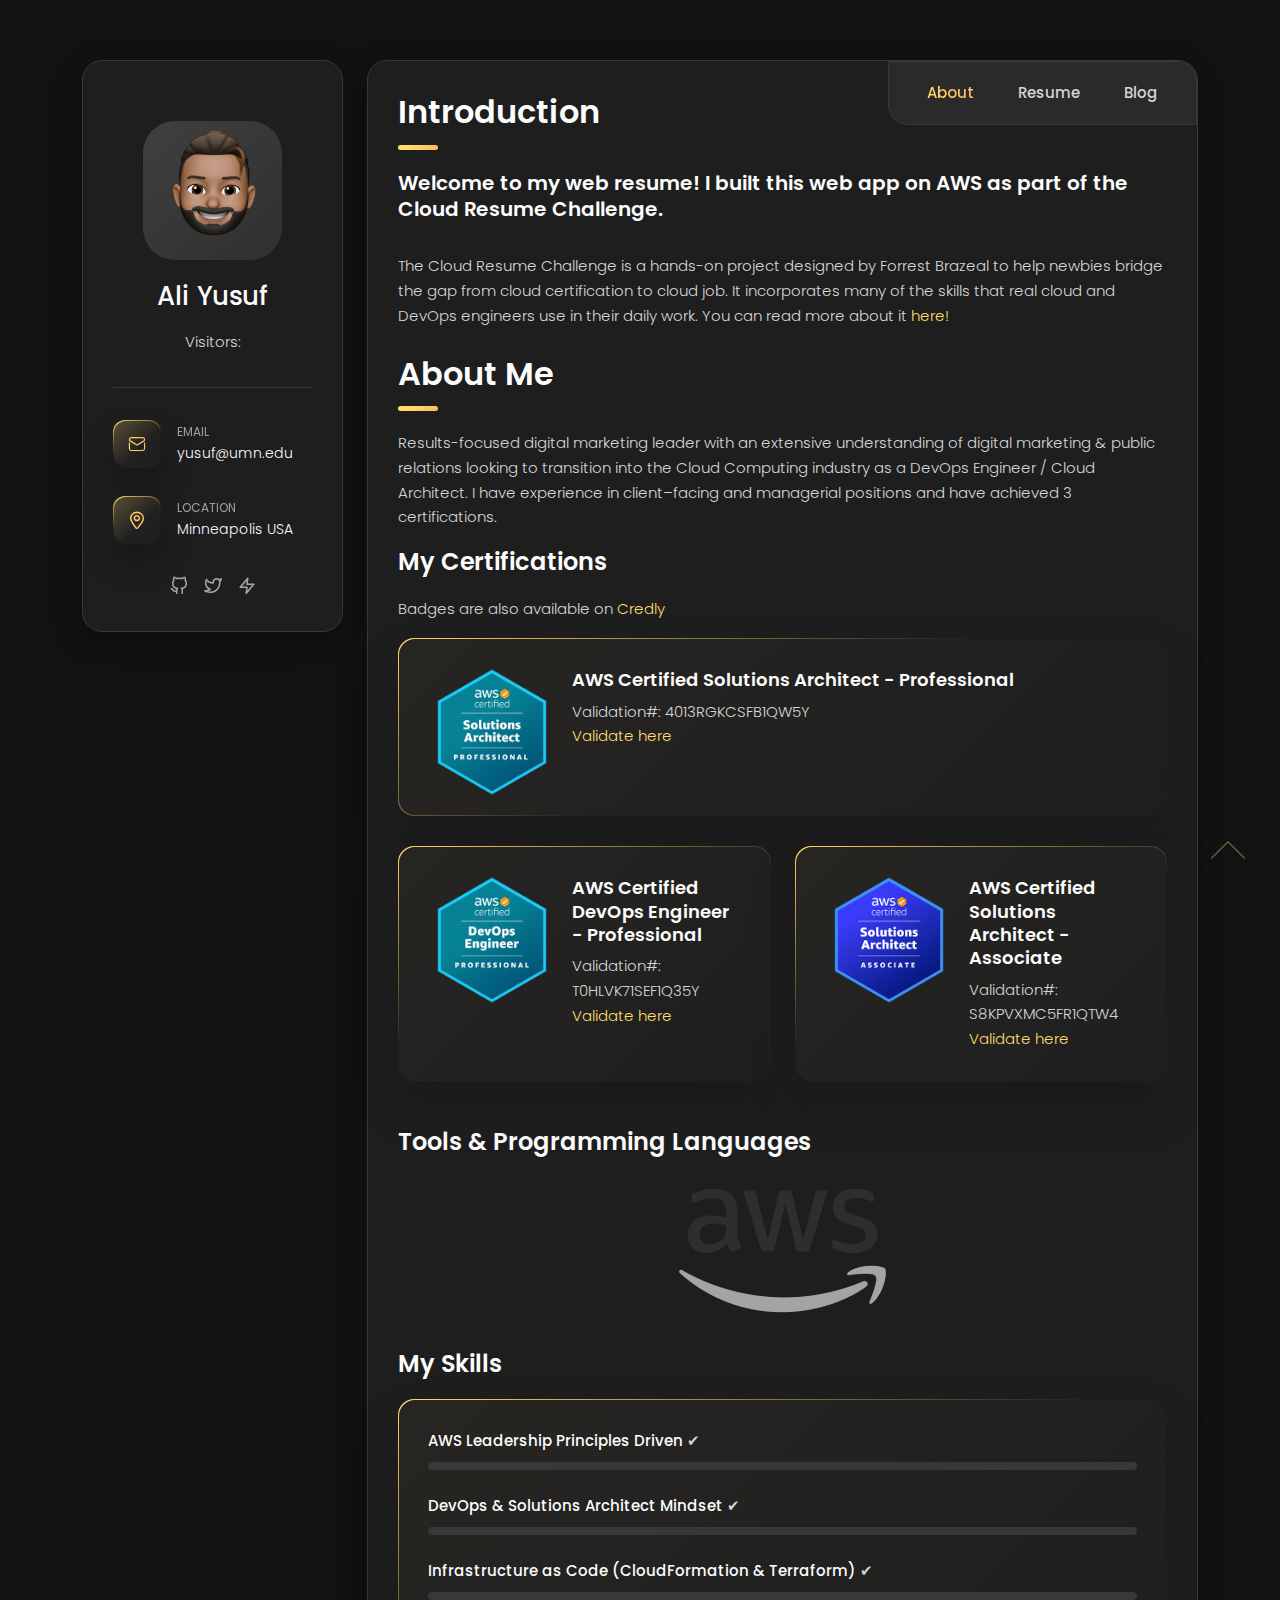
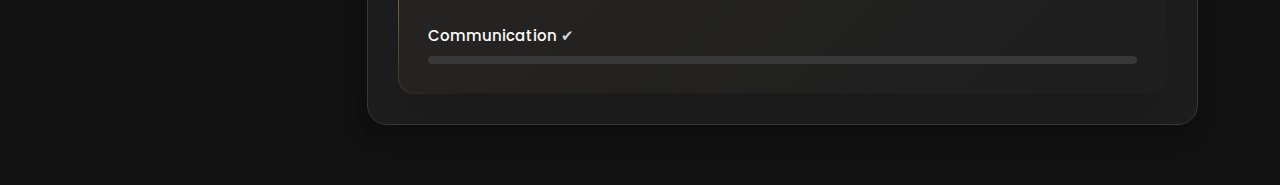
==== website/index.html @ fb293fc9 "initial commit for aws resume frontend" ====
<!DOCTYPE html>
<html lang="en">

<head>
    <meta charset="utf-8" />
    <title>Ali's Cloud Resume</title>

	<!-- Meta Data -->
	<meta http-equiv="X-UA-Compatible" content="IE=edge">
	<meta name="viewport" content="width=device-width, initial-scale=1, shrink-to-fit=no">
	<meta name="format-detection" content="telephone=no"/>
    <meta name="format-detection" content="address=no"/>
    <meta name="author" content="Ali" />
    <meta name="description" content="Ali's Cloud Resume" />

    <!-- Open Graph data -->
    <meta property="og:title" content="Ali's Cloud Resume" />
    <meta property="og:type" content="website" />
    <meta property="og:url" content="cloudali.io" />
    <meta property="og:image" content="assets/images/social.jpg" />
    <meta property="og:description" content="Web resume made in AWS." />
    <meta property="og:site_name" content="Ali's Cloud Resume" />

	<!-- Favicons -->
	<link rel="apple-touch-icon" sizes="144x144" href="assets/images/favicons/apple-touch-icon-144x144.png">
	<link rel="apple-touch-icon" sizes="114x114" href="assets/images/favicons/apple-touch-icon-114x114.png">
	<link rel="apple-touch-icon" sizes="72x72" href="assets/images/favicons/apple-touch-icon-72x72.png">
	<link rel="apple-touch-icon" sizes="57x57" href="assets/images/favicons/apple-touch-icon-57x57.png">
	<link rel="shortcut icon" href="assets/images/favicons/favicon.png" type="image/png">

    <!-- Styles -->
	<link rel="stylesheet" type="text/css" href="assets/styles/vendors/bootstrap.min.css"/>
	<link rel="stylesheet" href="https://stackpath.bootstrapcdn.com/font-awesome/4.7.0/css/font-awesome.min.css">
	<link rel="stylesheet" type="text/css" href="assets/styles/style.css"/>
	
</head>
<body>
    <main class="main">
	    <div class="container gutter-top gutter-bottom">
		    <div class="row sticky-parent">
			    <!-- Sidebar -->
                <aside class="col-12 col-md-12 col-xl-3">
				    <div class="sidebar box-outer sticky-column">
						<!-- My photo -->
						<div class="sidebar__base-info">
					    	<figure class="avatar-box">
                                <img src="assets/images/ali-avatar.png" alt="Ricardo Black">
						    </figure>

						    <div class="text-xl-center">
						        <h3 class="title title--h3 sidebar__name">Ali Yusuf</h3>
							    <div class="visitor">Visitors: <span id="visitor"></span>
			
						    </div>

							<button class="btn btn--small btn--icon-right sidebar__btn js-btn-toggle"><span>Show Contacts</span><i class="feathericon-chevron-down"></i></button>
						</div>

						<div class="sidebar__additional-info js-show">
							<div class="separation"></div>
		                    <ul class="details-info">
							    <!-- Email -->
							    <li class="details-info__item">
							        <span class="box icon-box"><i class="font-icon icon-envelope"></i></span>
								    <div class="contacts-block__info">
									    <span class="overhead">Email</span>
									    <a class="text-overflow" href="mailto:yusuf@umn.edu" title="yusuf@umn.edu">yusuf@umn.edu</a>
								    </div>
							    </li>
							    
								<!-- Location -->
						        <li class="details-info__item">
								    <span class="box icon-box"><i class="font-icon icon-location"></i></span>
								    <div class="contacts-block__info">
									    <span class="overhead">Location</span>
									    <span class="text-overflow" title="San-Francisco, USA">Minneapolis USA</span>
								    </div>
							    </li>
					        </ul>
						    <div class="separation d-xl-none"></div>

						    <!-- Social -->
						    <div class="social">
							    <a class="social__link" href="#"><i class="feathericon-github"></i></a>
							    <a class="social__link" href="#"><i class="feathericon-twitter"></i></a>
						  	    <a class="social__link" href="#"><i class="feathericon-zap"></i></a>
						    </div>
							
							</div>
						</div>	
					</div>	
		        </aside>
		        
				<!-- Content -->
		        <div class="col-12 col-md-12 col-xl-9">
				    <div class="box-outer">
					    <!-- Menu -->
						<div class="nav-container js-tabs">
						    <ul class="nav" id="myTab" role="tablist">
                                <li class="nav__item" role="presentation"><a id="about-tab" class="active" href="#about" data-bs-toggle="tab" role="tab" aria-controls="about" aria-selected="true">About</a></li>
								<li class="nav__item" role="presentation"><a id="resume-tab" href="#resume" data-bs-toggle="tab" role="tab" aria-controls="resume" aria-selected="false">Resume</a></li>
                                <li class="nav__item" role="presentation"><a id="blog-tab" href="#blog" data-bs-toggle="tab" role="tab" aria-controls="blog" aria-selected="false">Blog</a></li>
                            </ul>
						</div>

			            <div class="content tab-content" id="myTabContent"><!-- id="content" -->
							<!-- INTRODUCTION -->
						    <div id="about" class="tab-pane fade show active _tabcontent _active" role="tabpanel" aria-labelledby="about-tab"><!-- id="about-tab" -->
						        <div class="pb-0 pb-sm-2">
		                            <h1 class="title title--h1 title__separate">Introduction</h1>
									<h5>Welcome to my web resume! I built this web app on AWS as part of the Cloud Resume Challenge. 
									</h5>
									<br>
									<p>The Cloud Resume Challenge is a hands-on project designed by Forrest Brazeal to help newbies bridge the gap from cloud certification to cloud job. It incorporates many of the skills that real cloud and DevOps engineers use in their daily work. You can read more about it <a href="https://cloudresumechallenge.dev/" target="_blank">here!</a>
									</p>
					            </div>
								<h1 class="title title--h1 title__separate">About Me</h1>
								<p>Results-focused digital marketing leader with an extensive understanding of digital marketing & public relations looking to transition into the Cloud Computing industry as a DevOps Engineer / Cloud Architect. I have experience in client–facing and managerial positions and have achieved 3 certifications. 
								</p>

					            <!-- Certifications -->
					        	<h2 class="title title--h2 mt-3">My Certifications</h2>
								<p> Badges are also available on <a href="https://www.credly.com/users/aliy/badges">Credly</a></p>
							        <!-- Certification Item-->
							        <div class="col-12 col-lg">
							            <div class="case-item box box-inner">
									        <img class="case-item__icon" src="assets/icons/AWS-Certified-SAP.svg" alt="" />
									        <div>
									            <h3 class="title title--h3">AWS Certified Solutions Architect - Professional</h3>
										        <p class="case-item__caption">Validation#: 4013RGKCSFB1QW5Y
													<br><a href="https://aws.amazon.com/verification"> Validate here</a>
												</p>
									        </div>	
								        </div>
							        </div>
									<!-- Certification Item -->
									<div class="row"> 
								  <div class="col-12 col-lg-6">
									<div class="case-item box box-inner">
										<img class="case-item__icon" src="assets/icons/AWS-Certified-DOP.svg" alt="" />
										<div>
											<h3 class="title title--h3">AWS Certified DevOps Engineer - Professional</h3>
											<p class="case-item__caption">Validation#: T0HLVK71SEF1Q35Y
												<br><a href="https://aws.amazon.com/verification"> Validate here</a>
											</p>
										</div>
									</div>
								</div>
							
								<!-- Certification Item -->
								<div class="col-12 col-lg-6">
									<div class="case-item box box-inner">
										<img class="case-item__icon" src="assets/icons/AWS-Certified-SAA.svg" alt="" />
										<div>
											<h3 class="title title--h3">AWS Certified Solutions Architect - Associate	
											</h3>
											<p class="case-item__caption">Validation#: S8KPVXMC5FR1QTW4 
												<br><a href="https://aws.amazon.com/verification"> Validate here</a>
											</p>
										</div>
									</div>
								</div>
									</div>
							      
								
						
						        <!-- Tools -->
						        <h2 class="title title--h2 mt-4">Tools & Programming Languages</h2>
						        <div class="swiper-container js-carousel-clients">
                                    <div class="swiper-wrapper">
								        <!-- Tool item -->
                                        <figure class="swiper-slide">
									        <a href="#"><img class="logo-client" src="assets/images/tools/awsicon.png" alt="Logo" /></a>
								        </figure>
									
								        <!-- Tool item -->
                                        <figure class="swiper-slide">
									        <a href="#"><img class="logo-client" src="assets/images/tools/githubicon.png" alt="Logo" /></a>
								        </figure>

								        <!-- Tool item -->
                                        <figure class="swiper-slide">
								            <a href="#"><img class="logo-client" src="assets/images/tools/terraformicon.png" alt="Logo" /></a>
								        </figure>

								        <!-- Tool item -->
                                        <figure class="swiper-slide">
								   	        <a href="#"><img class="logo-client" src="assets/images/tools/giticon.png" alt="Logo" /></a>
								        </figure>
									
								        <!-- Tool item -->
                                        <figure class="swiper-slide">
									        <a href="#"><img class="logo-client" src="assets/images/tools/dockericon.png" alt="Logo" /></a>
								        </figure>
									
								        <!-- Tool item -->
                                        <figure class="swiper-slide">
									        <a href="#"><img class="logo-client" src="assets/images/tools/pythonicon.png" alt="Logo" /></a>
								        </figure>
										 <!-- Tool item -->
										 <figure class="swiper-slide">
									        <a href="#"><img class="logo-client" src="assets/images/tools/html5icon.png" alt="Logo" /></a>
								        </figure>
										
							        </div>
   
						        </div>
								<div class="swiper-pagination"></div>
								<!-- /swiper-container -->
								<!-- Skills -->
								<h2 class="title title--h2 mt-3">My Skills</h2>
								<div class="box box-inner mb-0">
									<!-- Skill item -->
									<div class="progress">
										<div class="progress-text"><span>AWS Leadership Principles Driven</span> ✔</div>
										<div class="progress-bar"><span role="progressbar" aria-valuenow="100" aria-valuemin="0" aria-valuemax="100"></span></div>
									</div>
		
									<!-- Skill item -->
									<div class="progress">
										<div class="progress-text"><span>DevOps & Solutions Architect Mindset</span> ✔ </div>
										<div class="progress-bar"><span role="progressbar" aria-valuenow="100" aria-valuemin="0" aria-valuemax="100"></span></div>
									</div>
		
									<!-- Skill item -->
									<div class="progress">
										<div class="progress-text"><span> Infrastructure as Code (CloudFormation & Terraform)</span> ✔ </div>
										<div class="progress-bar"><span role="progressbar" aria-valuenow="100" aria-valuemin="0" aria-valuemax="100"></span></div>
									</div>
		
									<!-- Skill item -->
									<div class="progress">
										<div class="progress-text"><span>Communication</span> ✔ </div>
										<div class="progress-bar"><span role="progressbar" aria-valuenow="100" aria-valuemin="0" aria-valuemax="100"></span></div>
									</div>
								</div>
						    </div>
							<!-- RESUME -->
							<div id="resume" class="tab-pane fade _tabcontent" role="tabpanel" aria-labelledby="resume-tab"><!-- id="resume-tab" -->
                                <div class="pb-3">
									<h1 class="title title--h1 title__separate">Resume</h1>
								</div>
								
								<!-- Education -->
								<h2 class="title title--h2"><span class="box icon-box"><i class="font-icon feathericon-book-open"></i></span>Education</h2>
								<div class="timeline">
									<!-- School -->
									<article class="timeline__item">
										<h5 class="title title--h4 timeline__title">University of Minnesota</h5>
										<span class="timeline__period">2015 — 2019</span>
										<p class="timeline__description">Bachelor of Science in Business & Marketing</p>
										<p><i>Minor in Leadership</i></p>
									</article>
												
								</div>
		
								<h2 class="title title--h2"><span class="box icon-box"><i class="font-icon feathericon-code"></i></span>Technical Projects</h2>
								<div class="timeline">
									<!-- Item -->
									<article class="timeline__item">
										<h5 class="title title--h4 timeline__title">Cloud Resume Challenge
										</h5>
										<p> <li>Designed a decoupled resume web app (this site) that utilizes AWS serverless framework, AWS S3, and AWS Route53 to host a static site built with HTML, CSS, & Javascript.
										</li> </p>
										<p> <li>Built a CI/CD pipeline to automate the integration and deployment of front and back-end code with GitHub Actions and AWS SAM 
										</li> </p>
										<p> <li>Implemented a system to track site visits using AWS DynamoDB, Lambda, and API Gateway 
										</li> </p>
										<p> <li>Enforced security through HTTPS connection and ensured availability by accelerating content delivery using AWS CloudFront 
										</li> </p>
									</article>
												
									<!-- Item -->
										<article class="timeline__item">
											<h5 class="title title--h4 timeline__title">AWS Three-tier ESports Web Application
											</h5>
											<p> <li>Deployed and hosted a highly-available Esports WordPress application with scalable and resilient architecture using AWS EC2, RDS, Route 53, ASG and VPC 
											</li> </p>
											<p> <li>Created a Launch template to provide automatic provisioning to accelerate build time  
											</li> </p>
											<p> <li>Ensured elasticity via Auto Scaling Group and Application Load Balancer based on user and request load 
											</li> </p>
										</article>
									
									<!-- Item -->
									<article class="timeline__item">
										<h5 class="title title--h4 timeline__title">AWS Serverless Reminder Application
										</h5>
										<p> <li>Implemented a serverless reminder application using AWS Step Functions, Lambda, API Gateway, S3, SNS, and SES 
										</li> </p>
										<p> <li>Integrated a static frontend site hosted on a S3 bucket that passes inputted data to a state machine 
										</li> </p>
										<p> <li>Configured frontend site and state machine to send either an email or SMS reminder with personalized end user message 
										</li> </p>
									</article>

								<!-- Item -->
								<article class="timeline__item">
									<h5 class="title title--h4 timeline__title">AWS & on-Premise (Simulated) Hybrid Directory
									</h5>
									<p> <li>Integrated multiple on-premise active directory domains using AWS VPC, IGW, Workspaces, and AWS FSx 
									</li> </p>
									<p> <li>Incorporated two-way forest trust and used AWS services with on-premise identities  
								</article>

								
								</div>
								<h2 class="title title--h2"><span class="box box--s2 icon-box"><i class="font-icon feathericon-activity"></i></span> Work Experience</h2>
								<div class="timeline">
									<!-- Item -->
									<article class="timeline__item">
										<h5 class="title title--h4 timeline__title">Loan Specialist @ Small Business Association</h5>
										<span class="timeline__period">Nov 2020 — May 2022</span>
										<p> <li>Executed the loan origination process, including ordering credit reports, appraisals, preliminary title reports, criminal history, and tax filings </li> </p>
										<p> <li>Investigated and interpreted personal and business data provided by businesses and nonprofits to resolve discrepancies to meet loan requirements </li> </p>
										<p> <li>Assisted small business owners and nonprofits obtain 85 million dollars  in unsecured loans and secured loans as well as 30 million dollars in disaster grants </li> </p>

										</article>
												
									<!-- Item -->
									<article class="timeline__item">
										<h5 class="title title--h4 timeline__title">Social Media & Partnerships Manager @ Intellix Media</h5>
										<span class="timeline__period">Jan 2019 — Nov 2020</span>
										<p> <li>Owning the influencer engagement roadmap, collaborated with various influencers in different niches to implement marketing strategies for clients to drive new followers to social media pages and increase conversions </li> </p>
										<p> <li>Served as Synergist connecting influencers, campaign managers, and clients to our marketing campaigns </li> </p>
										<p> <li>Managed existing strategic brand partnerships and nurtured the daily relationships with influencers </li> </p>
 
										</article>
									<!-- Item -->
									<article class="timeline__item">
										<h5 class="title title--h4 timeline__title">Marketing Strategist Intern @ Jessen Media</h5>
										<span class="timeline__period">Jan 2018 — May 2018</span>
										<p> <li>Implemented a detailed content strategy for three Jessen Media brands that involved creation + curation of content related to all  brands  </li> </p>
										<p> <li>Developed an email marketing strategy to grow the audience base of three Jessen Media brands to drive ecommerce sales using Hootsuite  </li> </p>
										<p> <li>Integrated an consumer-oriented sales strategy to incentivize customers on offers that were promoted by the Jessen Media brands </li> </p>
										<p> <li>Introduced a conversion strategy to boost sales through display and social media ads

										</article>
												
									<!-- Item -->
									<article class="timeline__item">
										<h5 class="title title--h4 timeline__title">Technical Support Specialist @ University of Minnesota Information Technology</h5>
										<span class="timeline__period">Nov 2015— Dec 2018</span>
										<p> <li>Acted as a point of support contact for managing telecommunications and coordinated the resolution of University wide system outages  </li> </p>
										<p> <li>Diagnosed and resolved a range of hardware, software, networking and connectivity issues while delivering technical training on hardware/software to end-users  </li> </p>
										<p> <li>Utilized Active Directory, System Center Configuration Manager, Microsoft Powershell, Bomgar, Service Now, and Jamf application to perform various day-to-day duties  </li> </p>
										<p> <li>Ensured proper maintenance and configuration of workstations, printers, and all computer peripherals across 4 core locations with over 100 devices  </li> </p>
										<p> <li>Created help desk knowledge base documentation with step by step instructions on how to resolve some of the most common computer, networking, and software issues for University of Minnesota systems  </li> </p>




										</article>
								</div>
								
								
							</div>
							
							<!-- Blog -->
							<div id="blog" class="tab-pane fade _tabcontent" role="tabpanel" aria-labelledby="blog-tab"><!-- id="blog-tab" -->
                                <div class="pb-0 pb-sm-2">
									<h1 class="title title--h1 title__separate">Blog</h1>
								</div>
		
								<!-- Post Grid -->
								<div class="news-grid">
									<!-- Post -->
									<article class="news-item box">
										<div class="news-item__image-wrap overlay overlay--45">
											<a class="news-item__link" href="#"></a>
											<img class="cover lazyload" src="assets/images/blog/cloudresumecover.png" alt="" />
										</div>
										<div class="news-item__caption">
											<div class="news-item__date"><span>Cloud</span>Dec 3, 2022</div>
											<h2 class="title title--h2"><a href="#">My Cloud Resume Challenge Journey</a></h2>
											<p>See how I've built a highly-available web app in AWS with CI/CD worklow to showcase my resume</p>
										</div>
									</article>
									
					
								</div><!-- /news-grid -->
							</div>
						</div><!-- /content -->
					</div><!-- /box-outer -->
		        </div><!-- /col -->
			</div><!-- /sticky-parent -->
		</div><!-- /container -->
    </main>

    <div class="back-to-top"></div>
	<!-- JavaScripts -->
	<script src="assets/js/jquery-3.4.1.min.js"></script>
	<script src="assets/js/plugins.min.js"></script>
    <script src="assets/js/common.js"></script>
</body>
</html>
---- website/assets/styles/style.css ----
/* ------------------------------------------------
 Author: ArtStyles (Art)
 
 Template Name: vCard
 version: 1.1.0
------------------------------------------------ */
/* ------------------------------------------------
 
 - Vendors
 - Font Icons
 - Variables
 - General Styles
 - Typography
 - Form
 - Button
 - Sidebar
 - Sections
 - Navbar
 - Popup
 - Cases
 - Clients
 - Contact
 - Portfolio
 - News
 - Single news
 - Single project
 - Testimonials
 - Timeline
 - Footer
 - Other
 
------------------------------------------------ */
@import url("vendors/swiper.min.css");
@import url("vendors/simplebar.min.css");
@import url("vendors/magnific-popup.css");
@import url("vendors/photoswipe.css");
@import url("vendors/default-skin.css");
@import url("../icons/style-custome-icons.css");
@import url("../icons/feather.css");
@import url("https://fonts.googleapis.com/css2?family=Poppins:wght@300;400;500;600&display=swap");
:root {
  --font-family: 'Poppins', sans-serif;
  --font-base-size: 15px;
  --font-mobile-size: 14px;
  --color-heading: #FCFCFC;
  --color-paragraph: #D6D6D6;
  --color-border: #383838;
  --color-bg: #121212;
  --color-surface-1: #1e1e1f;
  --color-surface-2: #2a2a2b;
  --color-surface-3: #202021;
  --color-accent: #FFDB6E;
  --color-error: #B84C4C;
  --color-gradient: linear-gradient(137.84deg, #FFDB6E 26.31%, #FFBC5E 93.75%);
  --color-gradient-soft: linear-gradient(135deg, rgba(255, 218, 109, 0.0375) 0%, rgba(255, 189, 94, 0) 100%), #1E1E1F;
  --color-gradient-text: linear-gradient(90deg, #FFDB6E, #FFBC5E);
  --color-gradient-border: linear-gradient(155deg, #FFDA6D 0%, rgba(255, 191, 96, 0) 50%);
  --color-gradient-border-gray: linear-gradient(135deg, #404040 0%, rgba(64, 64, 64, 0) 48.44%);
  --color-gradient-gray: linear-gradient(137.84deg, #3F3F40 2.69%, #303030 93.75%);
  --color-gradient-icon: linear-gradient(135deg, rgba(255, 218, 109, 0.25) 0%, rgba(255, 189, 94, 0) 59.86%), #202021;
  --color-btn: linear-gradient(135deg, rgba(45, 45, 46, 0.25) 0%, rgba(27, 27, 28, 0) 100%), #202021;
  --box-shadow-24: -4px 8px 24px rgba(0, 0, 0, 0.25);
  --box-shadow-30: 0px 16px 30px rgba(0, 0, 0, 0.25);
  --box-shadow-40: 0px 16px 40px rgba(0, 0, 0, 0.25);
  --box-shadow-50: 0px 25px 50px rgba(0, 0, 0, 0.15);
  --box-shadow-80: 0px 24px 80px rgba(0, 0, 0, 0.7);
  --radius-32: 32px;
  --radius-20: 20px;
  --radius-18: 18px;
  --radius-16: 16px;
  --radius-14: 14px;
  --radius-12: 12px;
  --radius-8: 8px;
}

/* -----------------------------------------------------------------
    - General Styles
----------------------------------------------------------------- */
*,
::before,
::after {
  background-repeat: no-repeat;
  -webkit-box-sizing: border-box;
          box-sizing: border-box;
}

html {
  -webkit-overflow-scrolling: touch;
  -webkit-box-sizing: border-box;
  box-sizing: border-box;
}

body, html {
  font-size: 1rem;
  -webkit-text-size-adjust: 100%;
}

body {
  background-color: var(--color-bg);
  color: var(--color-paragraph);
  font-family: var(--font-family);
  font-size: var(--font-base-size);
  font-weight: 300;
  line-height: 1.65;
  min-height: 100vh;
  overflow-x: hidden;
  -ms-overflow-style: scrollbar;
  -webkit-font-smoothing: antialiased;
}

@media only screen and (max-width: 580px) {
  body {
    font-size: var(--font-mobile-size);
    line-height: 1.6;
  }
}

html.is-scroll-disabled body {
  height: 100vh;
  overflow: hidden;
}

@media all and (-ms-high-contrast: none), (-ms-high-contrast: active) {
  html.is-scroll-disabled {
    overflow: hidden;
  }
}

.no-scroll {
  overflow: hidden;
  -ms-overflow-style: none;
}

.no-scroll-height {
  overflow-x: hidden;
}

.svg-defs {
  position: absolute;
  height: 0;
  width: 0;
}

img {
  max-width: 100%;
  -webkit-user-select: none;
  -moz-user-select: none;
  -ms-user-select: none;
  user-select: none;
}

figure {
  margin: 0;
}

iframe {
  background-color: var(--color-bg);
  border: 0;
  display: block;
  height: 100%;
  width: 100%;
}

.cover {
  -o-object-fit: cover;
     object-fit: cover;
  -o-object-position: center;
     object-position: center;
  font-family: 'object-fit: cover; object-position: center;';
  height: 100%;
  width: 100%;
}

::-moz-selection {
  background: transparent;
  color: var(--color-accent);
}

::selection {
  background: transparent;
  color: var(--color-accent);
}

.scroll-line {
  background: var(--color-gradient);
  height: 0.1875rem;
  position: fixed;
  top: 0;
  width: 0;
  z-index: 3;
}

/* -----------------------------------------------------------------
    - Typography
----------------------------------------------------------------- */
h1, h2, h3, h4, h5, h6 {
  color: var(--color-heading);
  font-family: var(--font-family);
  font-weight: 600;
  line-height: 1.3;
}

.title--h1 {
  font-size: 2rem;
  margin-bottom: 1.0625rem;
}

@media only screen and (max-width: 580px) {
  .title--h1 {
    font-size: 1.5rem;
  }
}

.title--h2 {
  font-size: 1.5rem;
  margin-bottom: 1.25rem;
}

@media only screen and (max-width: 580px) {
  .title--h2 {
    font-size: 1.125rem;
  }
}

.title--h3 {
  font-size: 1.125rem;
  margin-bottom: 0.5rem;
}

@media only screen and (max-width: 580px) {
  .title--h3 {
    font-size: 1rem;
  }
}

.title--h4 {
  font-size: 1rem;
  margin-bottom: 0.8125rem;
  font-weight: 500;
}

@media only screen and (max-width: 580px) {
  .title--h4 {
    font-size: 0.875rem;
  }
}

.title--h5 {
  font-size: 0.875rem;
}

@media only screen and (max-width: 580px) {
  .title--h5 {
    font-size: 0.75rem;
  }
}

.title--h6 {
  font-size: 0.75rem;
}

@media only screen and (max-width: 580px) {
  .title--h6 {
    font-size: 0.625rem;
  }
}

.title--center {
  text-align: center;
}

.title--tone {
  background: var(--color-gradient-text);
  -webkit-background-clip: text;
  background-clip: text;
  -webkit-text-fill-color: transparent;
}

.title-icon {
  margin-right: 0.5rem;
  margin-top: -0.25rem;
  height: 2.5rem;
  width: 2.5rem;
}

@media only screen and (max-width: 580px) {
  .title-icon {
    height: 2.08333rem;
    width: 2.08333rem;
  }
}

.title__separate {
  margin-bottom: 2.3125rem;
  position: relative;
}

.title__separate::before {
  content: '';
  background: var(--color-gradient);
  border-radius: 0.5rem;
  height: 0.3125rem;
  position: absolute;
  bottom: -1.0625rem;
  left: 0;
  width: 2.5rem;
  z-index: 1;
}

@media only screen and (max-width: 580px) {
  .title__separate {
    margin-bottom: 1.5rem;
  }
  .title__separate::before {
    height: 0.1875rem;
    bottom: -0.625rem;
    width: 1.875rem;
  }
}

.overhead {
  color: var(--color-paragraph);
  font-size: 0.75rem;
  font-weight: 400;
  display: block;
  opacity: .7;
  text-transform: uppercase;
}

@media only screen and (max-width: 580px) {
  .overhead {
    font-size: 0.6875rem;
  }
}

.text-overflow {
  display: block;
  text-overflow: ellipsis;
  overflow: hidden;
  white-space: nowrap;
}

.block-quote {
  font-size: 1.25rem;
  font-weight: 400;
  font-style: italic;
  margin: 1.8125rem 0;
  position: relative;
  line-height: 1.6;
}

@media only screen and (max-width: 991px) {
  .block-quote {
    padding-left: 3.8125rem;
  }
}

@media only screen and (max-width: 580px) {
  .block-quote {
    font-size: 1.125rem;
    margin: 1rem 0;
    padding-left: 0;
    padding-top: 2.8125rem;
  }
  .block-quote p {
    margin-bottom: 0.5rem;
  }
}

.block-quote::before {
  background-image: url(../icons/icon-quote.svg);
  background-repeat: no-repeat;
  background-position: center;
  background-size: cover;
  content: '';
  height: 1.125rem;
  margin: 0 auto;
  position: absolute;
  top: 0.5rem;
  left: -3.125rem;
  width: 1.6875rem;
}

@media only screen and (max-width: 991px) {
  .block-quote::before {
    left: 0;
  }
}

.block-quote__author {
  font-size: 0.875rem;
  font-style: normal;
  display: block;
  margin-top: 0.5625rem;
  padding-left: 3rem;
  position: relative;
}

@media only screen and (max-width: 580px) {
  .block-quote__author {
    font-size: 0.875rem;
    margin-top: 0;
    padding-left: 2rem;
  }
}

.block-quote__author::before {
  content: '';
  background-color: var(--color-heading);
  height: 0.0625rem;
  margin-bottom: auto;
  margin-top: auto;
  position: absolute;
  top: 0;
  bottom: 0;
  left: 0;
  width: 2rem;
}

@media only screen and (max-width: 580px) {
  .block-quote__author::before {
    width: 1rem;
  }
}

a {
  color: var(--color-accent);
  cursor: pointer;
  text-decoration: none;
}

a:hover {
  outline: none;
}

a.decoration--none {
  text-decoration: none;
}

a.link-gradient {
  background: var(--color-gradient-text);
  -webkit-background-clip: text;
  background-clip: text;
  -webkit-text-fill-color: transparent;
  -webkit-text-decoration-skip: objects;
}

.description {
  color: var(--color-paragraph);
  margin-bottom: 1.875rem;
}

.foreword {
  font-size: 1.125rem;
}

/* Badges */
.badge {
  background: var(--color-surface-2);
  font-size: 0.75rem;
  font-weight: 300;
  border-radius: var(--radius-8);
  padding: 0.5rem 1rem;
}

@media only screen and (max-width: 580px) {
  .badge {
    font-size: 0.6875rem;
    padding: 0.375rem 0.75rem;
  }
}

/* -----------------------------------------------------------------
    - Form
----------------------------------------------------------------- */
.input, .textarea, select,
.custom-select {
  background-color: transparent;
  border: 1px solid var(--color-border);
  border-radius: var(--radius-14);
  -webkit-box-shadow: none;
          box-shadow: none;
  color: var(--color-heading);
  font-size: inherit;
  height: auto;
  padding: 0.875rem 1.375rem 0.8125rem;
  position: relative;
  width: 100%;
  -webkit-appearance: none;
  -moz-appearance: none;
  appearance: none;
}

@media only screen and (max-width: 580px) {
  .input, .textarea, select,
  .custom-select {
    padding: 0.8125rem 1.375rem 0.75rem;
  }
}

.input:focus, .textarea:focus, select:focus,
.custom-select:focus {
  background-color: transparent;
  border-color: var(--color-accent);
  color: var(--color-heading);
  -webkit-box-shadow: none;
          box-shadow: none;
  outline: none;
}

.input {
  line-height: inherit;
}

@media all and (-ms-high-contrast: none), (-ms-high-contrast: active) {
  .input {
    line-height: 0;
  }
}

.input__icon {
  padding-left: 3.375rem;
}

@media only screen and (max-width: 580px) {
  .input__icon {
    padding-left: 2.8125rem;
  }
}

.textarea {
  border-radius: var(--radius-14);
  display: block;
  padding: 0.8125rem 1.1875rem;
  resize: none;
}

.form-group {
  margin-bottom: 2rem;
  position: relative;
}

@media only screen and (max-width: 580px) {
  .form-group {
    margin-bottom: 1.6875rem;
  }
}

.help-block {
  position: absolute;
  font-size: 0.75rem;
  line-height: 1.4;
  padding-top: 0.3125rem;
  padding-left: 0.375rem;
}

@media only screen and (max-width: 580px) {
  .help-block {
    font-size: 0.6875rem;
  }
}

.with-errors {
  color: var(--color-error);
}

.has-error input,
.has-error textarea,
.has-error input:focus,
.has-error textarea:focus {
  border-color: var(--color-error);
}

#validator-contact {
  font-size: 0.875rem;
  margin-top: 1rem;
}

.form-control::-webkit-input-placeholder {
  color: var(--color-paragraph);
  opacity: .5;
}

.form-control:-ms-input-placeholder {
  color: var(--color-paragraph);
  opacity: .5;
}

.form-control::-ms-input-placeholder {
  color: var(--color-paragraph);
  opacity: .5;
}

.form-control::placeholder {
  color: var(--color-paragraph);
  opacity: .5;
}

input:invalid,
textarea:invalid {
  outline: none !important;
}

.form-check-input {
  background: transparent;
  border-color: rgba(244, 244, 244, 0.15);
}

.form-check-input:checked {
  background-color: var(--color-accent);
  border-color: var(--color-accent);
}

.form-check-input:checked[type=checkbox] {
  background-image: url("data:image/svg+xml,%3csvg xmlns='http://www.w3.org/2000/svg' viewBox='0 0 20 20'%3e%3cpath fill='none' stroke='%23000' stroke-linecap='round' stroke-linejoin='round' stroke-width='3' d='M6 10l3 3l6-6'/%3e%3c/svg%3e") !important;
}

.form-check-input:checked[type=radio] {
  background-image: url("data:image/svg+xml,%3csvg xmlns='http://www.w3.org/2000/svg' viewBox='-4 -4 8 8'%3e%3ccircle r='2' fill='%23000'/%3e%3c/svg%3e");
}

.form-check-input:focus {
  border-color: var(--color-paragraph);
  -webkit-box-shadow: 0 0 0 0.125rem rgba(244, 244, 244, 0.25);
          box-shadow: 0 0 0 0.125rem rgba(244, 244, 244, 0.25);
}

select,
.custom-select {
  background: url("data:image/svg+xml,%3csvg xmlns='http://www.w3.org/2000/svg' viewBox='0 0 4 5'%3e%3cpath fill='%23fff' d='M2 0L0 2h4zm0 5L0 3h4z'/%3e%3c/svg%3e") no-repeat right 0.1rem center/10px 16px;
}

.dropdown-menu {
  background: var(--color-surface-2);
  border: 1px solid var(--color-border);
  border-radius: var(--radius-12);
  -webkit-box-shadow: var(--box-shadow-50);
          box-shadow: var(--box-shadow-50);
  font-size: inherit;
}

.dropdown-menu::before {
  content: '';
  border-left: 0.375rem solid transparent;
  border-right: 0.375rem solid transparent;
  border-bottom: 0.375rem solid var(--color-border);
  height: 0;
  position: absolute;
  top: -0.375rem;
  left: 1.0625rem;
  width: 0;
}

.dropdown-item {
  color: var(--color-paragraph);
  font-weight: 300;
}

.dropdown-item:hover, .dropdown-item:focus {
  background: var(--color-border);
  color: var(--color-paragraph);
}

.dropdown.dropup .dropdown-menu::before {
  border-left: 0.375rem solid transparent;
  border-right: 0.375rem solid transparent;
  border-top: 0.375rem solid var(--color-border);
  border-bottom: 0.375rem solid transparent;
  top: auto;
  bottom: -0.75rem;
}

.progress {
  display: block;
  background: transparent;
  font-size: 0.9375rem;
  margin-bottom: 1.5rem;
  height: auto;
}

@media only screen and (max-width: 580px) {
  .progress {
    font-size: 0.8125rem;
    margin-bottom: 1rem;
  }
}

.progress:last-child {
  margin-bottom: 0;
}

.progress-bar {
  background-color: var(--color-border);
  border-radius: var(--radius-16);
  height: 0.5rem;
  overflow: inherit;
  position: relative;
  width: 100%;
}

.progress-bar span {
  background: var(--color-gradient);
  border-radius: 1rem;
  display: block;
  overflow: hidden;
  position: relative;
  height: 0.5rem;
  width: 0%;
  -webkit-transition: width .6s ease-in-out;
  transition: width .6s ease-in-out;
  z-index: 1;
}

.progress .progress-text {
  margin-bottom: 0.5rem;
}

.progress .progress-text span {
  color: var(--color-heading);
  font-weight: 500;
}

.btn {
  background: var(--color-gradient-border-gray);
  border-radius: var(--radius-14);
  -webkit-box-shadow: var(--box-shadow-40);
          box-shadow: var(--box-shadow-40);
  border: 0;
  color: var(--color-accent);
  cursor: pointer;
  font-weight: 400;
  font-size: 1rem;
  line-height: initial;
  padding: 1rem 1.5rem;
  position: relative;
  -webkit-transition: all .4s ease-in-out;
  transition: all .4s ease-in-out;
  white-space: nowrap;
  z-index: 0;
}

.btn::before {
  content: '';
  position: absolute;
  top: 1px;
  right: 1px;
  bottom: 1px;
  left: 1px;
  background: var(--color-btn);
  border-radius: inherit;
  -webkit-transition: all .4s ease-in-out;
  transition: all .4s ease-in-out;
  z-index: -1;
}

.btn:hover {
  background: var(--color-gradient-border);
  color: var(--color-accent);
}

.btn:hover::before {
  background: var(--color-gradient-icon);
}

.btn:focus {
  -webkit-box-shadow: var(--box-shadow-40);
          box-shadow: var(--box-shadow-40);
}

.btn .font-icon {
  margin-right: 0.375rem;
}

.btn--small {
  -webkit-box-shadow: var(--box-shadow-30);
          box-shadow: var(--box-shadow-30);
  font-size: 0.75rem;
  padding: 0.625rem 1rem;
}

.btn--small:focus {
  -webkit-box-shadow: var(--box-shadow-30);
          box-shadow: var(--box-shadow-30);
}

.btn--icon-left i {
  margin-right: 0.5rem;
}

.btn--icon-right i {
  margin-left: 0.5rem;
}

@media only screen and (max-width: 580px) {
  .btn {
    font-size: 0.875rem;
    padding: 0.75rem 1.125rem;
  }
}

button:focus {
  outline: none;
}

/* -----------------------------------------------------------------
    - Sidebar
----------------------------------------------------------------- */
.sidebar {
  z-index: 10;
}

@media only screen and (max-width: 1200px) {
  .sidebar {
    margin-bottom: 1.875rem;
  }
}

@media only screen and (max-width: 580px) {
  .sidebar {
    margin-bottom: 1rem;
  }
}

@media only screen and (max-width: 1200px) {
  .sidebar__base-info {
    display: -webkit-box;
    display: -ms-flexbox;
    display: flex;
    -webkit-box-align: center;
        -ms-flex-align: center;
            align-items: center;
  }
  .sidebar__base-info > * {
    min-width: 0;
  }
}

@media only screen and (min-width: 1200px) {
  .sidebar__additional-info {
    display: block !important;
  }
}

@media only screen and (max-width: 1200px) {
  .sidebar__additional-info {
    display: none;
  }
}

@media only screen and (max-width: 1200px) {
  .sidebar__additional-info .details-info__item {
    -webkit-box-flex: 0;
        -ms-flex: 0 0 50%;
            flex: 0 0 50%;
  }
  .sidebar__additional-info .details-info__item:nth-last-child(2), .sidebar__additional-info .details-info__item:nth-last-child(1) {
    margin-bottom: 0;
  }
}

@media only screen and (max-width: 768px) {
  .sidebar__additional-info .details-info__item {
    margin-bottom: 1.25rem;
  }
  .sidebar__additional-info .details-info__item:nth-last-child(2) {
    margin-bottom: 1.25rem;
  }
  .sidebar__additional-info .details-info__item:nth-last-child(1) {
    margin-bottom: 0 !important;
  }
}

@media only screen and (max-width: 580px) {
  .sidebar__additional-info .details-info__item {
    -webkit-box-flex: 0;
        -ms-flex: 0 0 100%;
            flex: 0 0 100%;
  }
  .sidebar__additional-info .details-info__item:nth-last-child(2) {
    margin-bottom: 0.9375rem;
  }
  .sidebar__additional-info .details-info__item:nth-last-child(1) {
    margin-bottom: 0;
  }
}

.sidebar .avatar-box {
  background: var(--color-gradient-gray);
  border-radius: var(--radius-32);
  margin: 1.875rem 1.875rem 1.25rem;
  overflow: hidden;
  height: calc(100% - 3.75rem);
  width: calc(100% - 3.75rem);
  -webkit-transition: all .3s ease-in-out;
  transition: all .3s ease-in-out;
}

@media only screen and (max-width: 1200px) {
  .sidebar .avatar-box {
    -ms-flex-negative: 0;
        flex-shrink: 0;
    margin: 0 1.5rem 0 0;
    height: 7.5rem;
    width: 7.5rem;
  }
}

@media only screen and (max-width: 580px) {
  .sidebar .avatar-box {
    border-radius: var(--radius-20);
    margin: 0 1rem 0 0;
    height: 5rem;
    width: 5rem;
  }
}

.sidebar .avatar-box img {
  -o-object-fit: cover;
     object-fit: cover;
  height: 100%;
  width: 100%;
}

.sidebar__name {
  font-size: 1.625rem;
  font-weight: 500;
  margin-bottom: 1rem;
  position: relative;
}

@media only screen and (max-width: 580px) {
  .sidebar__name {
    font-size: 1.0625rem;
    margin-bottom: 0.625rem;
  }
}

.sidebar__btn {
  position: absolute;
  top: 0;
  right: 0;
  border-top-left-radius: 0;
  border-bottom-right-radius: 0;
  display: none;
}

@media only screen and (max-width: 1200px) {
  .sidebar__btn {
    display: block;
    padding: 0.625rem 1rem;
  }
}

@media only screen and (max-width: 580px) {
  .sidebar__btn {
    padding: 0.625rem;
  }
}

.sidebar__btn i {
  display: none;
}

@media only screen and (max-width: 580px) {
  .sidebar__btn i {
    display: block;
    margin: 0;
  }
  .sidebar__btn span {
    display: none;
  }
}

.contacts-block__info {
  -webkit-box-flex: 1;
      -ms-flex: 1;
          flex: 1;
}

/* Social */
.social {
  text-align: center;
}

.social__link {
  font-size: 1.125rem;
  color: var(--color-heading);
  -webkit-text-fill-color: inherit;
  opacity: .6;
  margin: 0 0.375rem;
}

@media only screen and (max-width: 580px) {
  .social__link {
    font-size: 1rem;
  }
}

.social__link:hover {
  color: inherit;
  opacity: 1;
  text-decoration: none;
}

@media only screen and (max-width: 1200px) {
  .social {
    text-align: left;
  }
}

.sticky-column {
  margin-top: 0;
  -webkit-transition: all .3s ease-in-out;
  transition: all .3s ease-in-out;
}

.sticky-column.is_stuck {
  margin-top: 1.875rem;
}

/* -----------------------------------------------------------------
    - Sections
----------------------------------------------------------------- */
@media (min-width: 1200px) {
  .container {
    max-width: 1140px;
  }
}

@media (min-width: 1300px) {
  .container {
    max-width: 1230px;
  }
}

@media (min-width: 1400px) {
  .container {
    max-width: 1290px;
  }
}

.box {
  background: var(--color-gradient-border);
  position: relative;
  z-index: 0;
}

.box::before {
  content: '';
  position: absolute;
  top: 1px;
  right: 1px;
  bottom: 1px;
  left: 1px;
  background: var(--color-gradient-soft);
  border-radius: inherit;
  z-index: -1;
}

.box--s2 {
  background: var(--color-gradient-border-gray);
}

.box--s2::before {
  background-image: var(--color-btn) !important;
  background-color: var(--color-surface-3) !important;
}

.box-outer {
  background-color: var(--color-surface-1);
  border: 1px solid var(--color-border);
  border-radius: var(--radius-20);
  -webkit-box-shadow: var(--box-shadow-24);
          box-shadow: var(--box-shadow-24);
  padding: 1.875rem;
  position: relative;
}

@media only screen and (max-width: 580px) {
  .box-outer {
    padding: 0.9375rem;
  }
}

.box-inner {
  border-radius: var(--radius-16);
  -webkit-box-shadow: var(--box-shadow-50);
          box-shadow: var(--box-shadow-50);
  padding: 1.875rem;
  margin-bottom: 1.875rem;
}

@media only screen and (max-width: 580px) {
  .box-inner {
    border-radius: var(--radius-14);
    -webkit-box-shadow: var(--box-shadow-30);
            box-shadow: var(--box-shadow-30);
    padding: 1.25rem;
    margin-bottom: 0.9375rem;
  }
}

.icon-box {
  font-size: 1.125rem;
  display: -webkit-inline-box;
  display: -ms-inline-flexbox;
  display: inline-flex;
  -webkit-box-align: center;
      -ms-flex-align: center;
          align-items: center;
  -webkit-box-pack: center;
      -ms-flex-pack: center;
          justify-content: center;
  border-radius: var(--radius-12);
  -webkit-box-shadow: var(--box-shadow-30);
          box-shadow: var(--box-shadow-30);
  line-height: 1;
  margin-right: 1rem;
  height: 3rem;
  width: 3rem;
}

.icon-box > * {
  min-width: 0;
}

.icon-box::before {
  background: var(--color-gradient-icon);
}

.icon-box .font-icon {
  background: var(--color-gradient-text);
  -webkit-background-clip: text;
  background-clip: text;
  -webkit-text-fill-color: transparent;
}

@media only screen and (max-width: 580px) {
  .icon-box {
    font-size: 1rem;
    border-radius: var(--radius-8);
    -webkit-box-shadow: var(--box-shadow-24);
            box-shadow: var(--box-shadow-24);
    height: 1.875rem;
    width: 1.875rem;
  }
}

.box-avatar {
  border-radius: var(--radius-18);
  -webkit-box-shadow: var(--box-shadow-30);
          box-shadow: var(--box-shadow-30);
  height: 5rem;
  width: 5rem;
}

.box-avatar::before {
  background: var(--color-gradient-gray);
}

.box-avatar img {
  -o-object-fit: cover;
     object-fit: cover;
}

.box-avatar--not-border {
  background: var(--color-gradient-gray);
}

.box-avatar--not-border::before {
  display: none;
}

@media only screen and (max-width: 580px) {
  .box-avatar {
    border-radius: var(--radius-14);
    -webkit-box-shadow: var(--box-shadow-24);
            box-shadow: var(--box-shadow-24);
    height: calc(5rem - 1.25rem);
    width: calc(5rem - 1.25rem);
  }
}

.separation {
  background: var(--color-border);
  margin: 2rem 0;
  height: 1px;
  width: 100%;
}

@media only screen and (max-width: 580px) {
  .separation {
    margin: 1rem 0;
  }
}

.js-image {
  background-size: cover;
  background-position: center;
  height: 100%;
  width: 100%;
}

.gutter-top {
  padding-top: 3.75rem;
}

@media only screen and (max-width: 580px) {
  .gutter-top {
    padding-top: 0.9375rem;
  }
}

.gutter-bottom {
  padding-bottom: 3.75rem;
}

@media only screen and (max-width: 580px) {
  .gutter-bottom {
    padding-bottom: 2.5rem;
  }
}

.noGutters-Top {
  margin-top: 0 !important;
}

.noGutters-Bottom {
  margin-bottom: 0 !important;
}

.noGutters-Left {
  margin-left: 0 !important;
}

.noGutters-Right {
  margin-right: 0 !important;
}

/* Details info */
.details-info {
  list-style: none;
  padding-left: 0;
  margin-bottom: 0.5rem;
}

@media only screen and (max-width: 1200px) {
  .details-info {
    display: -webkit-box;
    display: -ms-flexbox;
    display: flex;
    -ms-flex-wrap: wrap;
        flex-wrap: wrap;
    margin-bottom: 0;
  }
  .details-info > * {
    min-width: 0;
  }
}

@media only screen and (max-width: 768px) {
  .details-info {
    display: -webkit-box;
    display: -ms-flexbox;
    display: flex;
    -webkit-box-orient: vertical;
    -webkit-box-direction: normal;
        -ms-flex-direction: column;
            flex-direction: column;
    margin-bottom: 0.5rem;
    font-size: 1rem;
  }
  .details-info > * {
    min-width: 0;
  }
}

@media only screen and (max-width: 580px) {
  .details-info {
    font-size: 0.9375rem;
  }
}

.details-info--inline {
  display: -webkit-box;
  display: -ms-flexbox;
  display: flex;
  -webkit-box-orient: horizontal;
  -webkit-box-direction: normal;
      -ms-flex-direction: row;
          flex-direction: row;
  -ms-flex-wrap: wrap;
      flex-wrap: wrap;
}

.details-info--inline > * {
  min-width: 0;
}

.details-info__item {
  color: var(--color-heading);
  font-size: 0.875rem;
  display: -webkit-box;
  display: -ms-flexbox;
  display: flex;
  -webkit-box-align: center;
      -ms-flex-align: center;
          align-items: center;
  margin-bottom: 1.75rem;
  text-overflow: ellipsis;
  white-space: nowrap;
}

.details-info__item > * {
  min-width: 0;
}

@media only screen and (max-width: 580px) {
  .details-info__item {
    font-size: 0.8125rem;
    margin-bottom: 0.9375rem !important;
  }
}

.details-info__item a {
  color: var(--color-heading);
  -webkit-text-fill-color: inherit;
  text-decoration: none;
}

.details-info__item a:hover {
  color: var(--color-heading);
}

.details-info--inline .details-info__item {
  display: -webkit-inline-box;
  display: -ms-inline-flexbox;
  display: inline-flex;
  -webkit-box-align: center;
      -ms-flex-align: center;
          align-items: center;
  margin-right: 5rem;
}

.details-info--inline .details-info__item > * {
  min-width: 0;
}

.details-info--inline .details-info__item:last-child {
  margin-right: 0;
}

.details-info__info {
  -webkit-box-flex: 1;
      -ms-flex: 1;
          flex: 1;
}

/* -----------------------------------------------------------------
    - Navbar
----------------------------------------------------------------- */
.nav-container {
  background: var(--color-surface-2);
  border: 1px solid var(--color-border);
  border-radius: 0 var(--radius-20) 0 var(--radius-20);
  display: -webkit-box;
  display: -ms-flexbox;
  display: flex;
  -webkit-box-align: center;
      -ms-flex-align: center;
          align-items: center;
  -webkit-box-pack: end;
      -ms-flex-pack: end;
          justify-content: flex-end;
  height: 4rem;
  padding-right: 2.375rem;
  padding-left: 2.375rem;
  position: absolute;
  top: 0;
  right: 0;
  z-index: 1;
}

.nav-container > * {
  min-width: 0;
}

@media only screen and (max-width: 991px) {
  .nav-container {
    -webkit-backdrop-filter: blur(6px);
            backdrop-filter: blur(6px);
    background: rgba(43, 43, 44, 0.75);
    border-radius: var(--radius-20) var(--radius-20) 0 0;
    -webkit-box-shadow: var(--box-shadow-30);
            box-shadow: var(--box-shadow-30);
    display: -webkit-box;
    display: -ms-flexbox;
    display: flex;
    -webkit-box-align: center;
        -ms-flex-align: center;
            align-items: center;
    -webkit-box-pack: center;
        -ms-flex-pack: center;
            justify-content: center;
    position: fixed;
    top: auto;
    bottom: 0;
    left: 0;
    height: 3.8125rem;
    width: 100%;
    z-index: 1112;
  }
  .nav-container > * {
    min-width: 0;
  }
}

@media only screen and (max-width: 580px) {
  .nav-container {
    border-radius: var(--radius-12) var(--radius-12) 0 0;
    height: 3rem;
    padding-right: 1rem;
    padding-left: 1rem;
  }
}

@media only screen and (max-width: 991px) {
  .medium-zoom--opened .nav-container {
    z-index: 10;
  }
}

.nav {
  display: -webkit-box;
  display: -ms-flexbox;
  display: flex;
  -webkit-box-align: center;
      -ms-flex-align: center;
          align-items: center;
  -webkit-box-pack: center;
      -ms-flex-pack: center;
          justify-content: center;
  height: 100%;
  overflow: hidden;
}

.nav > * {
  min-width: 0;
}

@media only screen and (max-width: 768px) {
  .nav {
    font-size: 0.875rem;
  }
}

@media only screen and (max-width: 580px) {
  .nav {
    font-size: 0.6875rem;
  }
}

.nav__item {
  margin-right: 2.75rem;
}

@media only screen and (max-width: 991px) {
  .nav__item {
    margin-right: 2rem;
  }
}

@media only screen and (max-width: 580px) {
  .nav__item {
    margin-right: 1.25rem;
  }
}

.nav__item a {
  background: none;
  color: var(--color-paragraph);
  -webkit-text-fill-color: inherit;
  font-weight: 500;
  opacity: 1;
  -webkit-transition: all .3s ease-in-out;
  transition: all .3s ease-in-out;
}

.nav__item a:hover {
  opacity: .6;
  text-decoration: none;
}

.nav__item a.active {
  background: var(--color-gradient-text);
  -webkit-background-clip: text;
  background-clip: text;
  -webkit-text-fill-color: transparent;
}

.nav__item a.active:hover {
  opacity: 1;
}

.nav__item:last-child {
  margin-right: 0;
}

/* -----------------------------------------------------------------
    - Popup
----------------------------------------------------------------- */
.popup {
  background: var(--color-surface-1);
  border: 1px solid var(--color-border);
  border-radius: var(--radius-20);
  -webkit-box-shadow: var(--box-shadow-80);
          box-shadow: var(--box-shadow-80);
  margin: 1.25rem auto;
  padding: 1.875rem;
  position: relative;
  width: calc(100% - 1.875rem);
  max-width: 43.75rem;
}

@media only screen and (max-width: 580px) {
  .popup {
    border-radius: var(--radius-14);
    margin: 0.9375rem auto;
    padding: 0.9375rem;
    width: calc(100% - 0.9375rem);
  }
}

.mfp-bg {
  background: #0D0D0D;
  opacity: 0.7 !important;
}

.mfp-close {
  background: var(--color-surface-2) !important;
  border-radius: var(--radius-8);
  color: var(--color-heading) !important;
  font-family: 'feather';
  height: 2rem;
  right: 0.9375rem;
  top: 0.9375rem;
  text-indent: -99999px;
  width: 2rem;
}

.mfp-close::before {
  content: '\ea11';
  font-size: 1rem;
  display: -webkit-box;
  display: -ms-flexbox;
  display: flex;
  -webkit-box-align: center;
      -ms-flex-align: center;
          align-items: center;
  -webkit-box-pack: center;
      -ms-flex-pack: center;
          justify-content: center;
  position: absolute;
  top: 0;
  right: 0;
  bottom: 0;
  left: 0;
  text-indent: 0;
}

.mfp-close::before > * {
  min-width: 0;
}

.mfp-close:focus {
  right: 0.9375rem;
  top: 0.9375rem;
}

/* Zoom-in effect */
.mfp-zoom-in {
  /* animate in */
  /* animate out */
}

.mfp-zoom-in .mfp-with-anim {
  opacity: 0;
  -webkit-transition: all 0.2s ease-in-out;
  transition: all 0.2s ease-in-out;
  -webkit-transform: scale(0.8);
          transform: scale(0.8);
}

.mfp-zoom-in.mfp-bg {
  opacity: 0;
  -webkit-transition: all 0.3s ease-out;
  transition: all 0.3s ease-out;
}

.mfp-zoom-in.mfp-ready .mfp-with-anim {
  opacity: 1;
  -webkit-transform: scale(1);
          transform: scale(1);
}

.mfp-zoom-in.mfp-ready.mfp-bg {
  opacity: 0.8;
}

.mfp-zoom-in.mfp-removing .mfp-with-anim {
  -webkit-transform: scale(0.8);
          transform: scale(0.8);
  opacity: 0;
}

.mfp-zoom-in.mfp-removing.mfp-bg {
  opacity: 0;
}

/*  Move-horizontal effect */
.mfp-move-horizontal {
  /* animate in */
  /* animate out */
}

.mfp-move-horizontal .mfp-with-anim {
  opacity: 0;
  -webkit-transition: all 0.3s;
  transition: all 0.3s;
  -webkit-transform: translateX(-50px);
          transform: translateX(-50px);
}

.mfp-move-horizontal.mfp-bg {
  opacity: 0;
  -webkit-transition: all 0.3s;
  transition: all 0.3s;
}

.mfp-move-horizontal.mfp-ready .mfp-with-anim {
  opacity: 1;
  -webkit-transform: translateX(0);
          transform: translateX(0);
}

.mfp-move-horizontal.mfp-ready.mfp-bg {
  opacity: 0.8;
}

.mfp-move-horizontal.mfp-removing .mfp-with-anim {
  -webkit-transform: translateX(50px);
          transform: translateX(50px);
  opacity: 0;
}

.mfp-move-horizontal.mfp-removing.mfp-bg {
  opacity: 0;
}

/* Zoom-out effect */
.mfp-zoom-out {
  /* animate in */
  /* animate out */
}

.mfp-zoom-out .mfp-with-anim {
  opacity: 0;
  -webkit-transition: all 0.3s ease-in-out;
  transition: all 0.3s ease-in-out;
  -webkit-transform: scale(1.3);
          transform: scale(1.3);
}

.mfp-zoom-out.mfp-bg {
  opacity: 0;
  -webkit-transition: all 0.3s ease-out;
  transition: all 0.3s ease-out;
}

.mfp-zoom-out.mfp-ready .mfp-with-anim {
  opacity: 1;
  -webkit-transform: scale(1);
          transform: scale(1);
}

.mfp-zoom-out.mfp-ready.mfp-bg {
  opacity: 0.8;
}

.mfp-zoom-out.mfp-removing .mfp-with-anim {
  -webkit-transform: scale(1.3);
          transform: scale(1.3);
  opacity: 0;
}

.mfp-zoom-out.mfp-removing.mfp-bg {
  opacity: 0;
}

/* -----------------------------------------------------------------
    - Cases
----------------------------------------------------------------- */
.case-item {
  display: -webkit-box;
  display: -ms-flexbox;
  display: flex;
  height: calc(100% - 1.25rem);
  padding-bottom: 1.25rem;
  position: relative;
}

.case-item > * {
  min-width: 0;
}

@media only screen and (max-width: 580px) {
  .case-item {
    display: -webkit-box;
    display: -ms-flexbox;
    display: flex;
    -webkit-box-orient: vertical;
    -webkit-box-direction: normal;
        -ms-flex-direction: column;
            flex-direction: column;
    -webkit-box-align: center;
        -ms-flex-align: center;
            align-items: center;
    text-align: center;
  }
  .case-item > * {
    min-width: 0;
  }
}

.case-item__icon {
  margin-right: 1rem;
  height: 8rem;
  width: 8rem;
}

@media only screen and (max-width: 580px) {
  .case-item__icon {
    margin-right: 0;
    margin-bottom: 0.8125rem;
  }
}

.case-item div {
  -webkit-box-flex: 1;
      -ms-flex: 1;
          flex: 1;
}

.case-item__caption:last-child {
  margin-bottom: 0;
}

/* -----------------------------------------------------------------
    - Clients
----------------------------------------------------------------- */
.js-carousel-clients {
  padding-top: 0.5rem;
  padding-bottom: 1rem;
}

.js-carousel-clients .swiper-slide {
  text-align: center;
}

.js-carousel-clients .logo-client {
  max-width: 80%;
  -webkit-filter: grayscale(1);
          filter: grayscale(1);
  -webkit-transition: all .5s ease-in-out;
  transition: all .5s ease-in-out;
}

.js-carousel-clients .logo-client:hover {
  -webkit-filter: grayscale(0);
          filter: grayscale(0);
}

/* -----------------------------------------------------------------
    - Contact
----------------------------------------------------------------- */
@media only screen and (max-width: 768px) {
  .contact-form .btn {
    width: 100%;
  }
}

.tabcontent .contact-form {
  padding-bottom: 1.875rem;
}

@media only screen and (max-width: 580px) {
  .tabcontent .contact-form {
    padding-bottom: 1.25rem;
  }
}

.map {
  border-radius: var(--radius-16);
  height: 23.75rem;
  margin-bottom: 2rem;
  position: relative;
  direction: ltr;
}

@media only screen and (max-width: 580px) {
  .map {
    height: 15.625rem;
  }
}

.popover-map-title {
  color: var(--color-surface-1);
  font-size: 1.1875rem;
  margin-top: 0.0625rem;
  margin-bottom: 0.5rem;
}

.popover-map-caption {
  color: var(--color-surface-1);
}

#marker {
  background-image: url("../images/icon-map-pic.svg");
  background-size: cover;
  width: 3.75rem;
  height: 3.75rem;
  cursor: pointer;
}

@media only screen and (max-width: 580px) {
  #marker {
    width: 2.5rem;
    height: 2.5rem;
  }
}

.mapboxgl-popup-content {
  background: var(--color-surface-2) !important;
  border: 1px solid var(--color-border);
  border-radius: var(--radius-8) !important;
  -webkit-box-shadow: var(--box-shadow-30) !important;
          box-shadow: var(--box-shadow-30) !important;
}

.mapboxgl-popup-anchor-bottom .mapboxgl-popup-tip {
  border-top-color: var(--color-border) !important;
}

.mapboxgl-popup-close-button {
  color: var(--color-heading);
}

/* -----------------------------------------------------------------
    - Portfolio
----------------------------------------------------------------- */
.m-item {
  background: var(--color-accent);
  margin-bottom: 30px;
  width: calc(33.333% - 20px);
}

@media only screen and (max-width: 991px) {
  .m-item {
    width: calc(50% - 15px);
  }
}

.gutter-sizer {
  width: 30px;
}

.gallery-grid__item {
  margin-bottom: 1.75rem;
  width: calc(33.333% - 20px);
}

.gallery-grid__item:hover .gallery-grid__image {
  -webkit-transform: scale3d(1.05, 1.05, 1);
          transform: scale3d(1.05, 1.05, 1);
}

.gallery-grid__item:hover .gallery-grid__image-wrap::before {
  background: rgba(13, 13, 13, 0.3);
}

.gallery-grid__item:hover .gallery-grid__image-wrap::after {
  -webkit-transform: scale(1);
          transform: scale(1);
  -webkit-transition: -webkit-transform .6s ease-in-out;
  transition: -webkit-transform .6s ease-in-out;
  transition: transform .6s ease-in-out;
  transition: transform .6s ease-in-out, -webkit-transform .6s ease-in-out;
}

@media only screen and (max-width: 991px) {
  .gallery-grid__item {
    width: calc(50% - 16px);
  }
}

@media only screen and (max-width: 768px) {
  .gallery-grid__item {
    width: 100%;
  }
}

.gallery-grid__image-wrap {
  border-radius: var(--radius-16);
  max-height: 12.75rem;
  height: 13vw;
  overflow: hidden;
  position: relative;
  width: 100%;
  z-index: 1;
}

.gallery-grid__image-wrap::before {
  content: '';
  background: rgba(13, 13, 13, 0);
  height: 100%;
  position: absolute;
  top: 0;
  left: 0;
  width: 100%;
  z-index: 1;
  -webkit-transition: all .5s ease-in-out;
  transition: all .5s ease-in-out;
}

.gallery-grid__image-wrap::after {
  content: '\e95f';
  background: rgba(32, 32, 33, 0.8);
  -webkit-backdrop-filter: blur(6px);
          backdrop-filter: blur(6px);
  border-radius: var(--radius-12);
  font-family: 'feather' !important;
  font-size: 1.125rem;
  color: var(--color-accent) !important;
  display: -webkit-box;
  display: -ms-flexbox;
  display: flex;
  -webkit-box-align: center;
      -ms-flex-align: center;
          align-items: center;
  -webkit-box-pack: center;
      -ms-flex-pack: center;
          justify-content: center;
  height: 3.5rem;
  margin: auto;
  position: absolute;
  top: 0;
  right: 0;
  bottom: 0;
  left: 0;
  width: 3.5rem;
  -webkit-transform: scale(0);
          transform: scale(0);
  -webkit-transition: -webkit-transform .3s ease-in-out;
  transition: -webkit-transform .3s ease-in-out;
  transition: transform .3s ease-in-out;
  transition: transform .3s ease-in-out, -webkit-transform .3s ease-in-out;
  z-index: 2;
}

.gallery-grid__image-wrap::after > * {
  min-width: 0;
}

@media only screen and (max-width: 1200px) {
  .gallery-grid__image-wrap {
    max-height: 23.75rem;
    height: 15.5vw;
  }
}

@media only screen and (max-width: 991px) {
  .gallery-grid__image-wrap {
    height: 13rem;
  }
}

@media only screen and (max-width: 768px) {
  .gallery-grid__image-wrap {
    height: 18rem;
  }
}

@media only screen and (max-width: 580px) {
  .gallery-grid__image-wrap {
    height: 11.875rem;
  }
}

.gallery-grid__image {
  border-radius: var(--radius-16);
  -webkit-transform: scale3d(1, 1, 1);
          transform: scale3d(1, 1, 1);
  -webkit-transition: -webkit-transform .4s ease-in-out;
  transition: -webkit-transform .4s ease-in-out;
  transition: transform .4s ease-in-out;
  transition: transform .4s ease-in-out, -webkit-transform .4s ease-in-out;
}

.gallery-grid__caption {
  padding: 0 0.5rem;
}

.gallery-grid__title {
  font-size: 0.9375rem;
  font-weight: 300;
  color: var(--color-heading);
  margin-top: 1rem;
  margin-bottom: 0;
}

.gallery-grid__category {
  font-size: 0.875rem;
  color: var(--color-paragraph);
  display: block;
  opacity: .7;
}

@media only screen and (min-width: 769px) {
  .filter {
    display: -webkit-inline-box;
    display: -ms-inline-flexbox;
    display: inline-flex;
    -ms-flex-wrap: wrap;
        flex-wrap: wrap;
    list-style: none;
    margin-bottom: 1.75rem;
    padding: 0;
  }
  .filter > * {
    min-width: 0;
  }
  .filter__item {
    padding-right: 1.1875rem;
  }
  .filter__item:first-child {
    display: none;
  }
  .filter__item:last-child {
    padding-right: 0;
  }
  .filter__item.active a {
    cursor: default;
    opacity: 1 !important;
    background: var(--color-gradient-text);
    -webkit-background-clip: text;
    background-clip: text;
    -webkit-text-fill-color: transparent;
    -webkit-text-decoration-skip: objects;
  }
  .filter__link {
    color: var(--color-paragraph);
    font-weight: 500;
    padding: 0 0.25rem;
    text-decoration: none;
    display: block;
    overflow: hidden;
    opacity: 1;
    position: relative;
    -webkit-transition: all .4s ease-in-out;
    transition: all .4s ease-in-out;
  }
  .filter__link:hover {
    color: inherit;
    opacity: .7;
    text-decoration: none;
  }
}

.select .placeholder {
  display: none;
}

@media only screen and (max-width: 768px) {
  .select {
    border: 1px solid var(--color-border);
    border-radius: var(--radius-14);
    display: block;
    margin-bottom: 2rem;
    padding: 0.1875rem 1rem;
    position: relative;
    vertical-align: middle;
    text-align: left;
    -webkit-user-select: none;
       -moz-user-select: none;
        -ms-user-select: none;
            user-select: none;
    width: 100%;
    -webkit-touch-callout: none;
    z-index: 2;
  }
  .select .placeholder {
    cursor: pointer;
    display: block;
    padding: 0.5rem 0;
    position: relative;
    z-index: 1;
  }
  .select .placeholder:after {
    position: absolute;
    top: 50%;
    right: 0.125rem;
    -webkit-transform: translateY(-50%);
            transform: translateY(-50%);
    font-family: 'icomoon';
    content: '\e90e';
    z-index: 10;
  }
  .select.is-open .placeholder:after {
    content: '\e90f';
  }
  .select.is-open ul {
    display: block;
  }
  .select ul {
    background-color: var(--color-surface-1);
    border: 1px solid var(--color-border);
    -webkit-box-shadow: var(--box-shadow-40);
            box-shadow: var(--box-shadow-40);
    border-radius: var(--radius-14);
    display: none;
    max-height: 37.5rem;
    overflow: hidden;
    overflow-y: auto;
    padding: 0.5625rem 0;
    position: absolute;
    top: 100%;
    left: 0;
    width: 100%;
    z-index: 100;
  }
  .select ul li {
    display: block;
    text-align: left;
    padding: 0.5rem 1rem;
    cursor: pointer;
  }
  .select ul li:hover {
    background-color: var(--color-surface-2);
  }
  .select ul li:hover a {
    color: var(--color-accent);
  }
  .select ul li:first-child {
    display: none;
  }
  .select ul li a {
    color: var(--color-paragraph);
    text-decoration: none;
  }
}

@media only screen and (max-width: 580px) {
  .select {
    margin-bottom: 1.5rem;
  }
}

/* -----------------------------------------------------------------
    - News
----------------------------------------------------------------- */
.news-grid {
  display: -webkit-box;
  display: -ms-flexbox;
  display: flex;
  -ms-flex-wrap: wrap;
      flex-wrap: wrap;
  margin-left: -0.9375rem;
  margin-right: -0.9375rem;
}

.news-grid > * {
  min-width: 0;
}

@media only screen and (max-width: 991px) {
  .news-grid {
    margin-left: 0;
    margin-right: 0;
  }
}

.news-item {
  border-radius: var(--radius-16);
  -webkit-box-shadow: var(--box-shadow-50);
          box-shadow: var(--box-shadow-50);
  margin-bottom: 1.875rem;
  margin-left: 0.9375rem;
  margin-right: 0.9375rem;
  padding: 0;
  width: calc(50% - 30px);
}

@media only screen and (max-width: 991px) {
  .news-item {
    margin-left: 0;
    margin-right: 0;
    width: 100%;
  }
}

@media only screen and (max-width: 580px) {
  .news-item {
    margin-bottom: 1.25rem;
  }
}

.news-item__image-wrap {
  overflow: hidden;
  border-radius: var(--radius-16);
  height: 14rem;
  position: relative;
}

@media only screen and (max-width: 991px) {
  .news-item__image-wrap {
    height: 18rem;
  }
}

@media only screen and (max-width: 580px) {
  .news-item__image-wrap {
    border-radius: var(--radius-12);
    height: 12rem;
  }
}

.news-item__image-wrap img {
  -webkit-transform: scale(1);
          transform: scale(1);
  -webkit-transition: -webkit-transform .3s ease-in-out;
  transition: -webkit-transform .3s ease-in-out;
  transition: transform .3s ease-in-out;
  transition: transform .3s ease-in-out, -webkit-transform .3s ease-in-out;
}

.news-item:hover .news-item__image-wrap img {
  -webkit-transform: scale(1.05);
          transform: scale(1.05);
  -webkit-transition: -webkit-transform .3s ease-in-out;
  transition: -webkit-transform .3s ease-in-out;
  transition: transform .3s ease-in-out;
  transition: transform .3s ease-in-out, -webkit-transform .3s ease-in-out;
}

.news-item__date {
  margin-bottom: 0.75rem;
  opacity: .7;
}

.news-item__date span {
  display: inline-block;
  padding-right: 1.125rem;
  position: relative;
}

.news-item__date span::after {
  content: '';
  background: var(--color-paragraph);
  border-radius: 50%;
  height: 0.25rem;
  margin: auto;
  position: absolute;
  top: 0;
  right: 0.4375rem;
  bottom: 0;
  width: 0.25rem;
}

.news-item__link {
  position: absolute;
  height: 100%;
  width: 100%;
  z-index: 2;
}

.news-item__caption {
  padding: 1.25rem 1.5rem 0.375rem;
}

@media only screen and (max-width: 580px) {
  .news-item__caption {
    padding: 1.1875rem 1rem 0;
  }
}

.news-item .title {
  margin-bottom: 0.625rem;
}

.news-item .title a {
  color: var(--color-heading);
  -webkit-transition: all .3s ease-in-out;
  transition: all .3s ease-in-out;
}

.news-item .title a:hover {
  background: var(--color-gradient-text);
  -webkit-background-clip: text;
  background-clip: text;
  -webkit-text-fill-color: transparent;
}

/* -----------------------------------------------------------------
    - Single post
----------------------------------------------------------------- */
.header-post {
  margin-top: 1rem;
  text-align: center;
}

@media only screen and (max-width: 580px) {
  .header-post {
    margin-top: 1rem;
  }
}

.header-post .title {
  font-size: 2.5rem;
  margin-bottom: 1.5rem;
}

@media only screen and (max-width: 991px) {
  .header-post .title {
    font-size: 2.25rem;
    margin-bottom: 1.125rem;
  }
}

@media only screen and (max-width: 768px) {
  .header-post .title {
    font-size: 2rem;
  }
}

@media only screen and (max-width: 580px) {
  .header-post .title {
    font-size: 1.75rem;
    margin-bottom: 1rem;
  }
}

.header-post__image-wrap {
  height: 25rem;
  margin-left: -1.875rem;
  margin-right: -1.875rem;
  margin-bottom: 2.5rem;
}

@media only screen and (max-width: 580px) {
  .header-post__image-wrap {
    height: 15rem;
    margin-left: -1.25rem;
    margin-right: -1.25rem;
    margin-bottom: 1.5rem;
  }
}

.caption-post {
  margin-left: auto;
  margin-right: auto;
  margin-bottom: 2rem;
  width: 80%;
}

@media only screen and (max-width: 991px) {
  .caption-post {
    width: 100%;
  }
}

@media only screen and (max-width: 580px) {
  .caption-post {
    margin-bottom: 1.1875rem;
  }
}

.gallery-post {
  display: -webkit-box;
  display: -ms-flexbox;
  display: flex;
  -ms-flex-wrap: wrap;
      flex-wrap: wrap;
  margin-left: -1rem;
  margin-right: -1rem;
}

.gallery-post > * {
  min-width: 0;
}

@media only screen and (max-width: 580px) {
  .gallery-post {
    margin-left: 0;
    margin-right: 0;
  }
}

.gallery-post__item {
  -webkit-box-flex: calc(50% - 32px);
      -ms-flex: calc(50% - 32px);
          flex: calc(50% - 32px);
  height: auto;
  max-height: 80vw;
  margin-left: 1rem;
  margin-right: 1rem;
  width: calc(50% - 32px);
}

@media only screen and (max-width: 580px) {
  .gallery-post__item {
    -webkit-box-flex: 100%;
        -ms-flex: 100%;
            flex: 100%;
    margin-left: 0;
    margin-right: 0;
    margin-bottom: 1rem;
    width: 100%;
  }
}

.gallery-post__caption {
  font-size: 0.8125rem;
  font-style: italic;
  padding: 1rem 1rem 2rem;
  text-align: center;
  width: 100%;
}

@media only screen and (max-width: 580px) {
  .gallery-post__caption {
    padding: 0 0 1rem;
  }
}

.gallery-post__caption a {
  color: var(--color-accent);
}

.footer-post {
  display: -webkit-box;
  display: -ms-flexbox;
  display: flex;
  -webkit-box-align: center;
      -ms-flex-align: center;
          align-items: center;
  -webkit-box-pack: center;
      -ms-flex-pack: center;
          justify-content: center;
  -ms-flex-wrap: wrap;
      flex-wrap: wrap;
  margin-bottom: 2rem;
  margin-top: 2rem;
  padding-top: 2rem;
  position: relative;
}

.footer-post > * {
  min-width: 0;
}

@media only screen and (max-width: 580px) {
  .footer-post {
    margin-bottom: 1rem;
    margin-top: 1rem;
  }
}

.footer-post::before {
  content: '';
  background-color: var(--color-border);
  height: 0.0625rem;
  margin: auto;
  position: absolute;
  top: 0;
  right: 0;
  left: 0;
  max-width: 6.25rem;
  width: 15%;
}

.footer-post__share {
  display: -webkit-box;
  display: -ms-flexbox;
  display: flex;
  -webkit-box-align: baseline;
      -ms-flex-align: baseline;
          align-items: baseline;
  font-size: 0.8125rem;
  color: var(--color-paragraph);
  margin: 0 1.0625rem;
}

.footer-post__share > * {
  min-width: 0;
}

@media only screen and (max-width: 580px) {
  .footer-post__share {
    margin: 0 0.375rem;
  }
}

.footer-post__share:hover {
  color: var(--color-accent);
  text-decoration: none;
}

.footer-post__share .font-icon {
  margin-right: 0.6875rem;
}

@media only screen and (max-width: 580px) {
  .footer-post__share span {
    display: none;
  }
}

.comment-box {
  display: -webkit-box;
  display: -ms-flexbox;
  display: flex;
  -webkit-box-orient: vertical;
  -webkit-box-direction: normal;
      -ms-flex-direction: column;
          flex-direction: column;
}

.comment-box > * {
  min-width: 0;
}

.comment-box .comment-box {
  margin-left: 3rem;
}

@media only screen and (max-width: 580px) {
  .comment-box .comment-box {
    margin-left: 1.1875rem;
  }
}

.comment-box__inner {
  border-radius: var(--radius-16);
  -webkit-box-shadow: var(--box-shadow-50);
          box-shadow: var(--box-shadow-50);
  display: -webkit-box;
  display: -ms-flexbox;
  display: flex;
  margin-bottom: 1.25rem;
  padding: 1.25rem 1.25rem 1rem 1.25rem;
}

.comment-box__inner > * {
  min-width: 0;
}

@media only screen and (max-width: 580px) {
  .comment-box__inner {
    border-radius: var(--radius-12);
    -webkit-box-shadow: var(--box-shadow-30);
            box-shadow: var(--box-shadow-30);
    -webkit-box-orient: vertical;
    -webkit-box-direction: normal;
        -ms-flex-direction: column;
            flex-direction: column;
    padding: 1rem;
    margin-bottom: 1rem;
  }
}

.comment-box__body {
  -webkit-box-flex: 1;
      -ms-flex: 1;
          flex: 1;
  padding-left: 1rem;
}

@media only screen and (max-width: 580px) {
  .comment-box__body {
    margin-top: 0.75rem;
    padding-left: 0rem;
  }
}

.comment-box__body p {
  margin-bottom: 0.6875rem;
}

@media only screen and (max-width: 580px) {
  .comment-box__body p {
    margin-bottom: 0.5rem;
  }
}

.comment-box__body .emoji {
  margin: 0 0.3125rem;
  vertical-align: bottom;
}

@media only screen and (max-width: 580px) {
  .comment-box__body .emoji {
    margin: 0 0.125rem;
    height: 1.0625rem;
    width: 1.0625rem;
  }
}

.comment-box__details {
  display: -webkit-box;
  display: -ms-flexbox;
  display: flex;
  -webkit-box-pack: justify;
      -ms-flex-pack: justify;
          justify-content: space-between;
  font-size: 1.125rem;
  margin-top: 0.5rem;
  margin-bottom: 0.5rem;
}

.comment-box__details > * {
  min-width: 0;
}

@media only screen and (max-width: 580px) {
  .comment-box__details {
    font-size: 0.9375rem;
    -webkit-box-orient: vertical;
    -webkit-box-direction: normal;
        -ms-flex-direction: column;
            flex-direction: column;
    margin-top: 0;
  }
}

.comment-box__details a {
  text-decoration: none;
}

.comment-box__details-date {
  font-size: 0.75rem;
  font-weight: 400;
  opacity: .5;
}

@media only screen and (max-width: 580px) {
  .comment-box__details-date {
    font-size: 0.75rem;
    margin-top: 0.3125rem;
  }
}

.comment-box .avatar {
  margin-right: 1rem;
  -ms-flex-negative: 0;
      flex-shrink: 0;
}

.comment-box__footer {
  display: -webkit-inline-box;
  display: -ms-inline-flexbox;
  display: inline-flex;
  list-style: none;
  margin: 0;
  padding: 0;
}

.comment-box__footer > * {
  min-width: 0;
}

.comment-box__footer li {
  cursor: pointer;
  font-weight: 400;
  margin-right: 2rem;
}

@media only screen and (max-width: 580px) {
  .comment-box__footer li {
    margin-right: 1rem;
  }
}

.comment-box__footer li:last-child {
  margin-right: 0;
}

.comment-box__footer .font-icon {
  font-size: 1rem;
  vertical-align: text-bottom;
}

@media only screen and (max-width: 580px) {
  .comment-box__footer .font-icon {
    font-size: 0.875rem;
  }
}

.comment-form {
  margin-top: 1rem;
  position: relative;
}

.comment-form .textarea {
  padding: 1.5rem 4.5rem;
  max-height: 12.5rem;
  overflow: hidden !important;
}

@media only screen and (max-width: 580px) {
  .comment-form .textarea {
    padding: 0.875rem 3.25rem;
  }
}

.comment-form .btn {
  height: 3rem;
  margin-bottom: auto;
  margin-top: auto;
  padding: 0;
  position: absolute;
  top: 0;
  bottom: 0;
  width: 3rem;
}

@media only screen and (max-width: 580px) {
  .comment-form .btn {
    height: 2.14286rem;
    width: 2.14286rem;
  }
}

.comment-form .btn i {
  background: var(--color-gradient-text);
  -webkit-background-clip: text;
  background-clip: text;
  -webkit-text-fill-color: transparent;
  -webkit-text-decoration-skip: objects;
  cursor: pointer;
  font-size: 1rem;
  margin: 0;
}

@media only screen and (max-width: 580px) {
  .comment-form .btn i {
    font-size: 1rem;
  }
}

.comment-form .btn-submit {
  right: 0;
  margin-right: 0.75rem;
}

@media only screen and (max-width: 580px) {
  .comment-form .btn-submit {
    margin-right: 0.625rem;
  }
}

.comment-form .btn-emoji {
  line-height: 0;
}

.comment-form .dropdown {
  height: 1.1875rem;
  line-height: 1.2;
  margin-top: auto;
  margin-bottom: auto;
  margin-left: 0.75rem;
  position: absolute;
  top: 0;
  bottom: 0;
}

.comment-form .dropdown-menu {
  background: var(--color-surface-2);
  border: 1px solid var(--color-border);
  border-radius: var(--radius-16);
  -webkit-box-shadow: var(--box-shadow-50);
          box-shadow: var(--box-shadow-50);
  margin-left: -1rem;
  min-width: 14.9375rem;
  max-width: 14.9375rem;
}

.comment-form .dropdown-menu::before {
  content: '';
  height: 0;
  border-left: 0.375rem solid transparent;
  border-right: 0.375rem solid transparent;
  border-top: 0.375rem solid var(--color-surface-2);
  position: absolute;
  bottom: -0.375rem;
  left: 1rem;
  width: 0;
}

@media only screen and (max-width: 580px) {
  .comment-form .dropdown {
    margin-left: 0.625rem;
  }
}

.emoji-wrap {
  display: -webkit-box;
  display: -ms-flexbox;
  display: flex;
  -ms-flex-pack: distribute;
      justify-content: space-around;
  -ms-flex-wrap: wrap;
      flex-wrap: wrap;
  padding: 0.375rem 0.8125rem 0.1875rem;
}

.emoji-wrap > * {
  min-width: 0;
}

.emoji-wrap .emoji {
  cursor: pointer;
  border-radius: 0.1875rem;
  margin: 0.125rem;
  padding: 0.1875rem;
}

.emoji-wrap .emoji:hover {
  background-color: var(--color-bg);
}

.scroll-line {
  height: 0.1875rem;
  position: fixed;
  top: 0;
  width: 0;
  z-index: 3;
}

.social-auth {
  color: var(--color-heading);
  list-style: none;
  padding: 0;
  margin-top: 1rem;
}

@media only screen and (max-width: 580px) {
  .social-auth {
    font-size: 0.875rem;
  }
}

.social-auth__item {
  display: -webkit-inline-box;
  display: -ms-inline-flexbox;
  display: inline-flex;
  margin-right: 0.375rem;
}

.social-auth__item > * {
  min-width: 0;
}

.social-auth__link {
  color: var(--color-heading);
}

.social-auth__link:hover {
  color: var(--color-heading);
  opacity: .7;
}

.social-auth .font-icon {
  border-radius: 50%;
  font-size: 0.75rem;
  padding: 0.375rem;
}

@media only screen and (max-width: 580px) {
  .social-auth .font-icon {
    font-size: 0.6875rem;
  }
}

.social-auth .icon-facebook {
  background-color: #3B5998;
}

.social-auth .icon-twitter {
  background-color: #55ACEE;
}

.social-auth .icon-dribbble {
  background-color: #F26798;
}

.social-auth .icon-behance {
  background-color: #4176FA;
}

/* -----------------------------------------------------------------
    - Single project
----------------------------------------------------------------- */
.header-project {
  margin-top: 1.5rem;
  margin-bottom: 2.5rem;
  position: relative;
}

@media only screen and (max-width: 580px) {
  .header-project {
    margin-top: 1rem;
    margin-bottom: 1.875rem;
  }
}

.header-project .title {
  margin-bottom: 1.5rem;
  position: absolute;
  bottom: 0;
  left: 0;
  z-index: 2;
}

@media only screen and (max-width: 580px) {
  .header-project .title {
    font-size: 1.25rem;
    margin-bottom: 0.75rem;
  }
}

.header-project__image-wrap {
  height: 25rem;
  margin-left: -1.875rem;
  margin-right: -1.875rem;
  position: relative;
}

.header-project__image-wrap::before {
  content: '';
  background: -webkit-gradient(linear, left top, left bottom, from(rgba(13, 13, 13, 0)), color-stop(68.23%, rgba(13, 13, 13, 0.4)), to(rgba(13, 13, 13, 0.4)));
  background: linear-gradient(180deg, rgba(13, 13, 13, 0) 0%, rgba(13, 13, 13, 0.4) 68.23%, rgba(13, 13, 13, 0.4) 100%);
  height: 100%;
  position: absolute;
  top: 0;
  left: 0;
  width: 100%;
  z-index: 1;
}

@media only screen and (max-width: 580px) {
  .header-project__image-wrap {
    height: 15.625rem;
    margin-left: -0.9375rem;
    margin-right: -0.9375rem;
    margin-bottom: 1.5rem;
  }
}

/* Slider */
.js-carousel-project {
  margin-top: 2.375rem;
}

.js-carousel-project .swiper-pagination {
  margin-top: 1.875rem;
}

@media only screen and (max-width: 580px) {
  .js-carousel-project {
    margin-top: 1.5rem;
  }
}

.swiper-slide-project {
  height: 19.6875rem;
  max-width: 35rem;
  opacity: .5;
  overflow: hidden;
  -webkit-transition: opacity .3s ease-in-out;
  transition: opacity .3s ease-in-out;
}

.swiper-slide-project.swiper-slide-active {
  opacity: 1;
}

.swiper-slide-project img {
  -o-object-fit: cover;
     object-fit: cover;
  height: 100%;
  width: 100%;
}

@media only screen and (max-width: 580px) {
  .swiper-slide-project {
    height: 9.25rem;
  }
}

/* Button back */
.btn-back {
  color: var(--color-paragraph);
  display: -webkit-box;
  display: -ms-flexbox;
  display: flex;
  -webkit-box-align: center;
      -ms-flex-align: center;
          align-items: center;
}

.btn-back > * {
  min-width: 0;
}

.btn-back:hover {
  color: var(--color-accent);
}

.btn-back i {
  margin-right: 0.5rem;
}

/* -----------------------------------------------------------------
    - Testimonials
----------------------------------------------------------------- */
.swiper-container .swiper-wrapper {
  min-height: 100%;
}

.review-item {
  cursor: pointer;
  display: -webkit-box;
  display: -ms-flexbox;
  display: flex;
  -webkit-box-orient: vertical;
  -webkit-box-direction: normal;
      -ms-flex-direction: column;
          flex-direction: column;
  background-color: var(--color-gradient-soft);
  border-radius: var(--radius-16);
  height: auto;
  padding: 1.875rem 1.875rem 1.5rem;
  margin-top: 2.5rem;
}

.review-item > * {
  min-width: 0;
}

.review-item::before {
  background: var(--color-gradient-soft) url(../icons/icon-quote.svg);
  background-repeat: no-repeat;
  background-position: 0 0, right 1.875rem top 1.5rem;
}

@media only screen and (max-width: 580px) {
  .review-item {
    padding: 1rem;
    margin-top: 1.5rem;
  }
  .review-item::before {
    background-size: 0, 1.5rem;
    background-position: 0 0, right 0.9375rem top 0.9375rem;
  }
}

.review-item .box-avatar {
  margin-top: -3.75rem;
}

@media only screen and (max-width: 580px) {
  .review-item .box-avatar {
    margin-top: -2.5rem;
    margin-bottom: 0.5rem;
  }
}

.review-item__caption:last-child {
  margin-bottom: 0;
}

.review-item .title {
  margin-top: -1.375rem;
  margin-left: calc(5rem + 0.9375rem);
  margin-bottom: 0.75rem;
}

@media only screen and (max-width: 580px) {
  .review-item .title {
    margin-left: 0;
    margin-top: 0.5rem;
    margin-bottom: 0.5rem;
  }
}

.review-icon-quote {
  background: url(../icons/icon-quote.svg);
  background-repeat: no-repeat;
  background-position: center;
  margin: auto 0;
  height: 1.5rem;
  max-width: 5rem;
}

.review-date {
  color: var(--color-paragraph);
  display: block;
  opacity: .7;
  margin: 0.25rem 0 0.625rem;
}

.full-rewiew-con-avatar {
  display: -webkit-box;
  display: -ms-flexbox;
  display: flex;
  -webkit-box-orient: vertical;
  -webkit-box-direction: normal;
      -ms-flex-direction: column;
          flex-direction: column;
}

.full-rewiew-con-avatar > * {
  min-width: 0;
}

.full-rewiew-con-avatar .box-avatar {
  max-width: 5rem;
  width: auto;
}

@media only screen and (max-width: 768px) {
  .full-rewiew-con-avatar .box-avatar {
    height: auto;
  }
}

@media only screen and (max-width: 580px) {
  .full-rewiew-con-avatar .box-avatar {
    margin-bottom: 0.9375rem;
  }
}

@media only screen and (max-width: 580px) {
  .full-rewiew-con-avatar .review-icon-quote {
    display: none;
  }
}

.full-rewiew-con-text p:last-child {
  margin-bottom: 0;
}

/* Carousel pagination */
.swiper-pagination {
  margin-top: 0.5rem;
  position: relative;
  line-height: 0;
}

@media only screen and (max-width: 580px) {
  .swiper-pagination {
    margin-top: 1rem;
  }
}

.swiper-pagination-bullet {
  background: var(--color-surface-2);
  border-radius: 1rem;
  opacity: 1;
  height: 0.625rem;
  width: 0.625rem;
  -webkit-transition: width 0.3s cubic-bezier(0.455, 0.03, 0.515, 0.955);
  transition: width 0.3s cubic-bezier(0.455, 0.03, 0.515, 0.955);
}

@media only screen and (max-width: 580px) {
  .swiper-pagination-bullet {
    height: 0.375rem;
    width: 0.375rem;
  }
}

.swiper-pagination-bullet-active {
  background: var(--color-gradient);
  width: 1.25rem;
}

@media only screen and (max-width: 580px) {
  .swiper-pagination-bullet-active {
    width: 0.75rem;
  }
}

.swiper-container-horizontal > .swiper-pagination-bullets .swiper-pagination-bullet {
  margin: 0 0.3125rem;
}

.swiper-container-horizontal > .swiper-pagination-bullets,
.swiper-pagination-custom, .swiper-pagination-fraction {
  bottom: 0;
}

/* -----------------------------------------------------------------
    - Timeline
----------------------------------------------------------------- */
.timeline {
  margin-top: 1.8125rem;
  padding-left: 1.5rem;
  position: relative;
}

.timeline::before {
  content: '';
  border-left-color: var(--color-border);
  border-left-width: 1px;
  border-left-style: solid;
  height: 3.75rem;
  width: 1px;
  position: absolute;
  top: -1.875rem;
}

@media only screen and (max-width: 580px) {
  .timeline {
    padding-left: 0.90625rem;
  }
}

.timeline__item {
  border-left-color: var(--color-border);
  border-left-width: 1px;
  border-left-style: solid;
  padding-bottom: 0.5625rem;
  padding-left: 2.5rem;
  position: relative;
}

.timeline__item::before {
  content: '';
  background: var(--color-gradient-text);
  -webkit-box-shadow: 0 0 0 0.25rem rgba(255, 219, 110, 0.1);
          box-shadow: 0 0 0 0.25rem rgba(255, 219, 110, 0.1);
  border-radius: 50%;
  position: absolute;
  top: 0.0625rem;
  left: -0.3125rem;
  height: 0.5625rem;
  width: 0.5625rem;
}

.timeline__item:last-child {
  border: 0;
}

@media only screen and (max-width: 580px) {
  .timeline__item {
    padding-left: 1.875rem;
  }
  .timeline__item::before {
    left: -0.21875rem;
    height: 0.375rem;
    width: 0.375rem;
  }
}

.timeline__title {
  margin-bottom: 0;
  position: relative;
  top: -0.3125rem;
}

.timeline__period {
  background: var(--color-gradient-text);
  -webkit-background-clip: text;
  background-clip: text;
  -webkit-text-fill-color: transparent;
  font-weight: 400;
}

.timeline__description {
  margin-top: 0.25rem;
}

@media only screen and (max-width: 580px) {
  .timeline__description {
    margin-top: 0.1875rem;
  }
}

/* -----------------------------------------------------------------
    - Other
----------------------------------------------------------------- */
.back-to-top {
  border-top: 1px solid var(--color-accent);
  border-left: 1px solid var(--color-accent);
  cursor: pointer;
  height: 1.5rem;
  opacity: .5;
  position: fixed;
  right: 2.5rem;
  bottom: 1.875rem;
  width: 1.5rem;
  -webkit-transform: rotate(45deg);
          transform: rotate(45deg);
  -webkit-transition: opacity .35s ease-out;
  transition: opacity .35s ease-out;
  z-index: 10;
}

.back-to-top:hover {
  opacity: 1;
}

@media only screen and (max-width: 768px) {
  .back-to-top {
    height: 1.5rem;
    width: 1.5rem;
  }
}

@media only screen and (max-width: 580px) {
  .back-to-top {
    display: none !important;
  }
}

.js-lines {
  overflow: hidden;
}

.js-lines div {
  overflow: hidden;
}

.js-words div div {
  opacity: 0;
}

.medium-zoom-overlay {
  background: var(--color-surface-1) !important;
  z-index: 1104;
}

.medium-zoom-image {
  cursor: pointer !important;
  z-index: 1104;
}

.medium-zoom-image--opened {
  border-radius: 0.0625rem;
  height: 100%;
}
/*# sourceMappingURL=style.css.map */
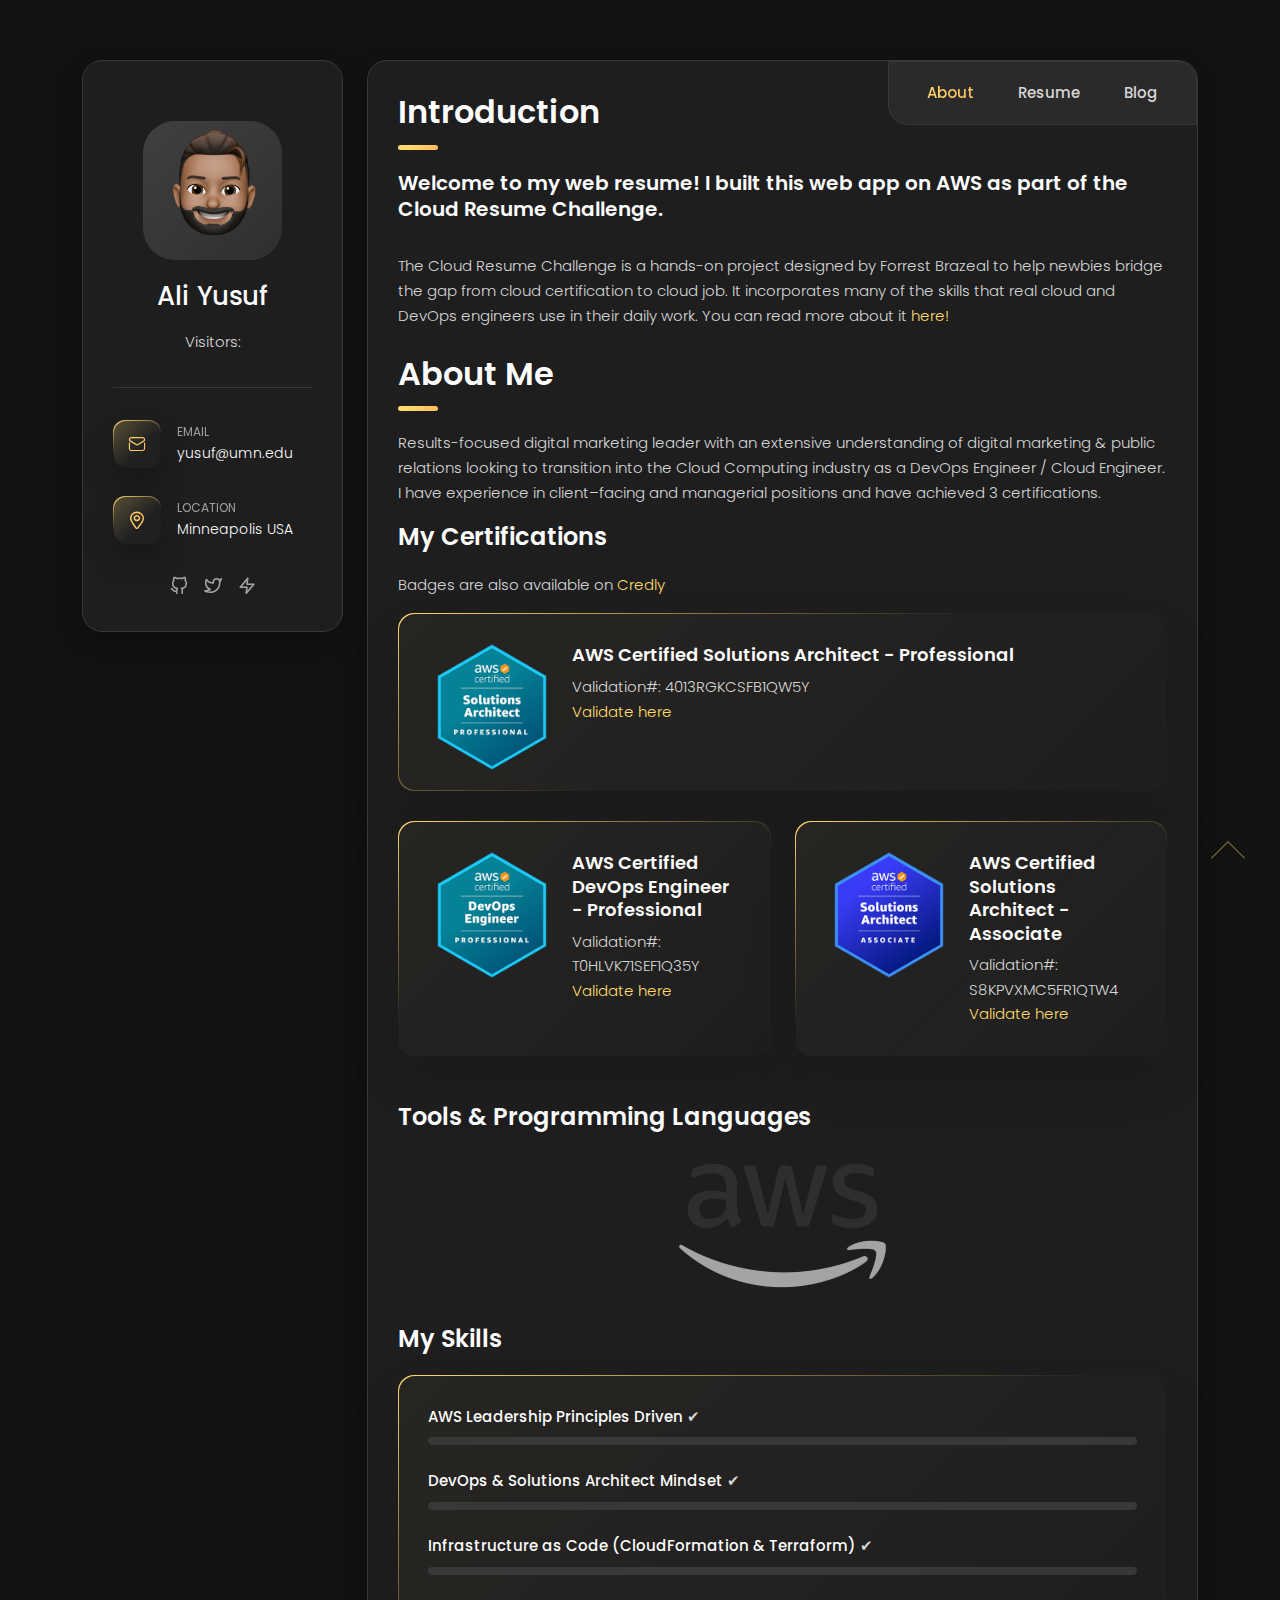
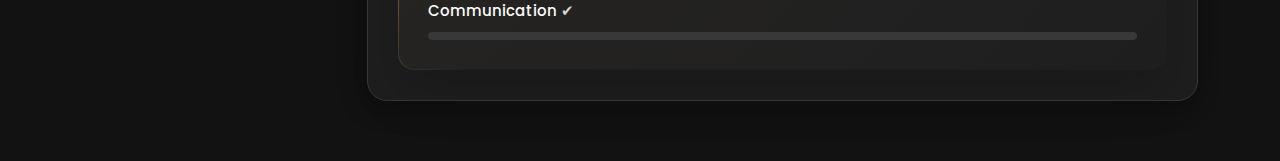
==== commit 6a050f6c: "Merging Github Actions" ====
--- a/website/index.html
+++ b/website/index.html
@@ -3,7 +3,7 @@
 
 <head>
     <meta charset="utf-8" />
-    <title>Ali's Cloud Resume</title>
+    <title>Ali's Cloud Resume:</title>
 
 	<!-- Meta Data -->
 	<meta http-equiv="X-UA-Compatible" content="IE=edge">
@@ -16,7 +16,7 @@
     <!-- Open Graph data -->
     <meta property="og:title" content="Ali's Cloud Resume" />
     <meta property="og:type" content="website" />
-    <meta property="og:url" content="cloudali.io" />
+    <meta property="og:url" content="cloudali.net" />
     <meta property="og:image" content="assets/images/social.jpg" />
     <meta property="og:description" content="Web resume made in AWS." />
     <meta property="og:site_name" content="Ali's Cloud Resume" />
@@ -34,7 +34,7 @@
 	<link rel="stylesheet" type="text/css" href="assets/styles/style.css"/>
 	
 </head>
-<body>
+<body onLoad="updateCounter()">
     <main class="main">
 	    <div class="container gutter-top gutter-bottom">
 		    <div class="row sticky-parent">
@@ -49,7 +49,7 @@
 
 						    <div class="text-xl-center">
 						        <h3 class="title title--h3 sidebar__name">Ali Yusuf</h3>
-							    <div class="visitor">Visitors: <span id="visitor"></span>
+							    <div class="visitor" onLoad="updateCounter()">Visitors: <span id="visitor"></span>
 			
 						    </div>
 
@@ -115,7 +115,7 @@
 									</p>
 					            </div>
 								<h1 class="title title--h1 title__separate">About Me</h1>
-								<p>Results-focused digital marketing leader with an extensive understanding of digital marketing & public relations looking to transition into the Cloud Computing industry as a DevOps Engineer / Cloud Architect. I have experience in client–facing and managerial positions and have achieved 3 certifications. 
+								<p>Results-focused digital marketing leader with an extensive understanding of digital marketing & public relations looking to transition into the Cloud Computing industry as a DevOps Engineer / Cloud Engineer. I have experience in client–facing and managerial positions and have achieved 3 certifications. 
 								</p>
 
 					            <!-- Certifications -->
@@ -392,5 +392,8 @@
 	<script src="assets/js/jquery-3.4.1.min.js"></script>
 	<script src="assets/js/plugins.min.js"></script>
     <script src="assets/js/common.js"></script>
+	<script src="assets/js/views.js"></script>
+
+
 </body>
 </html>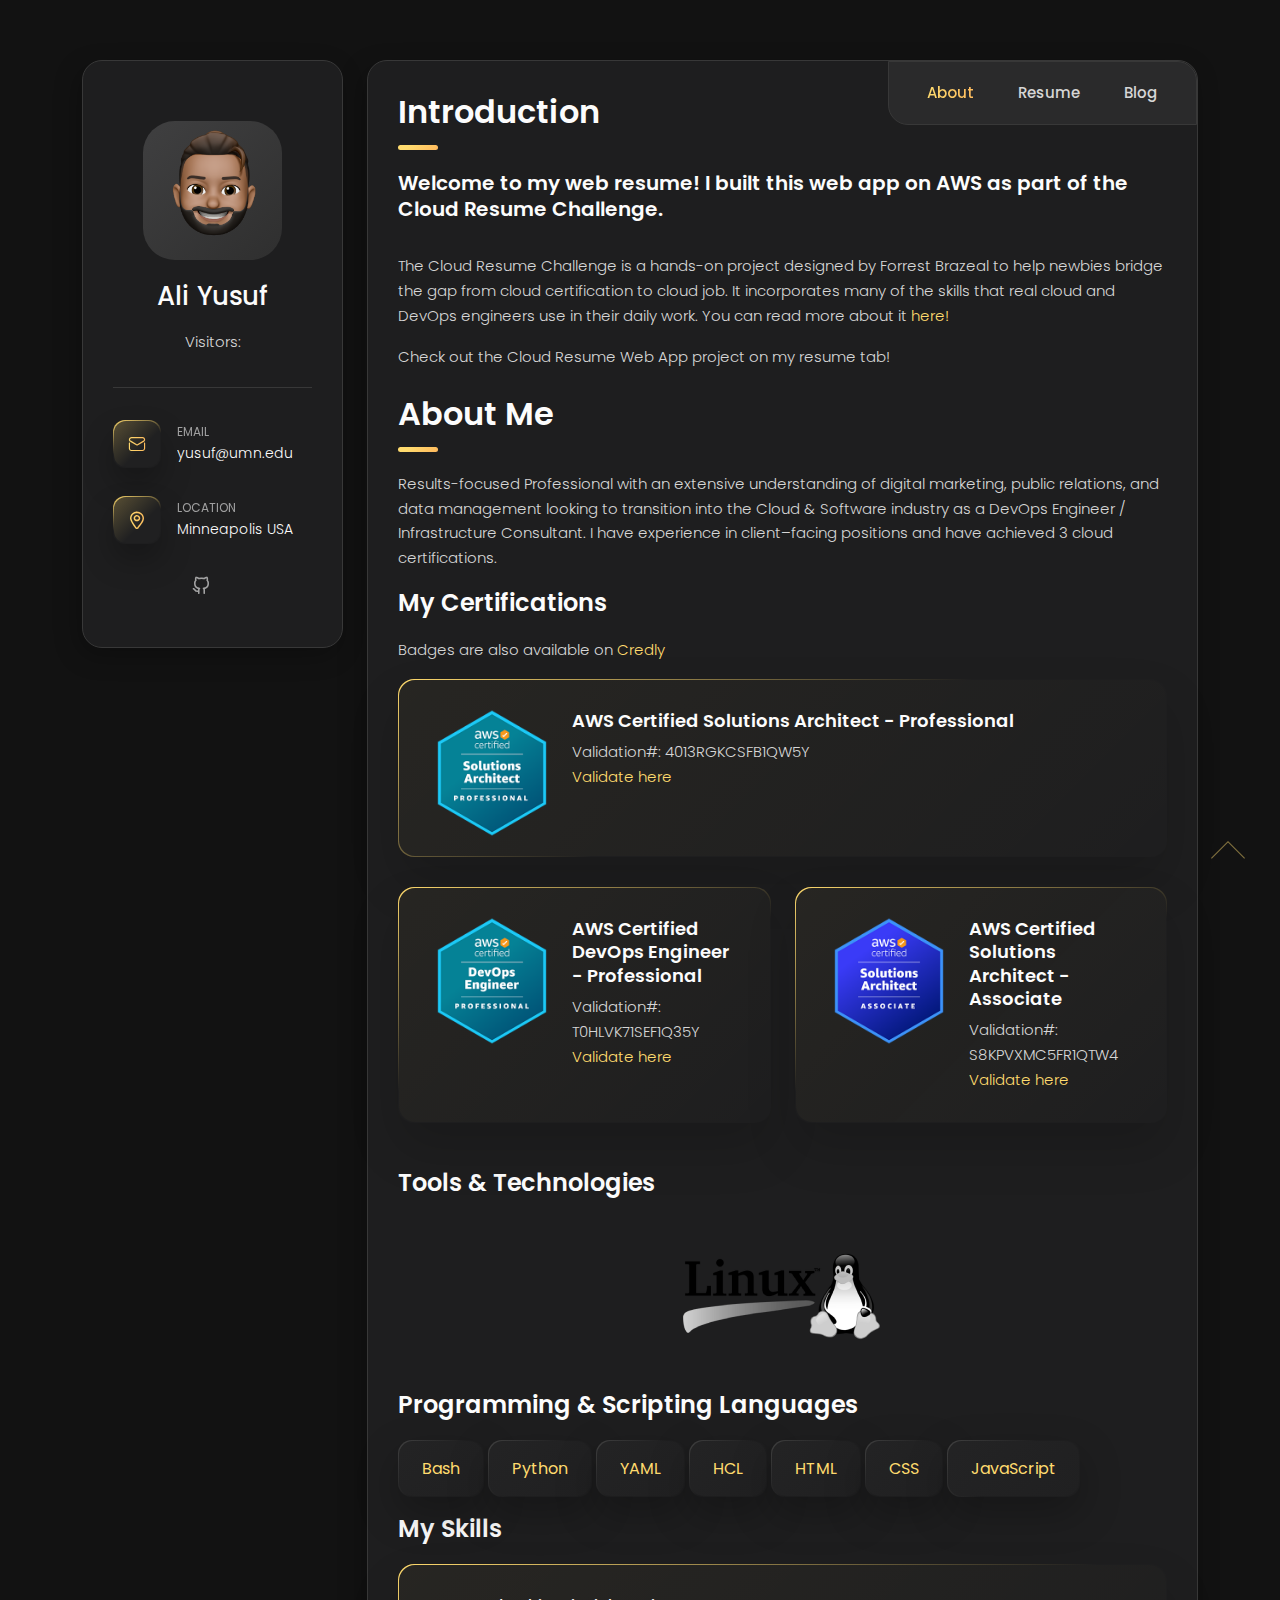
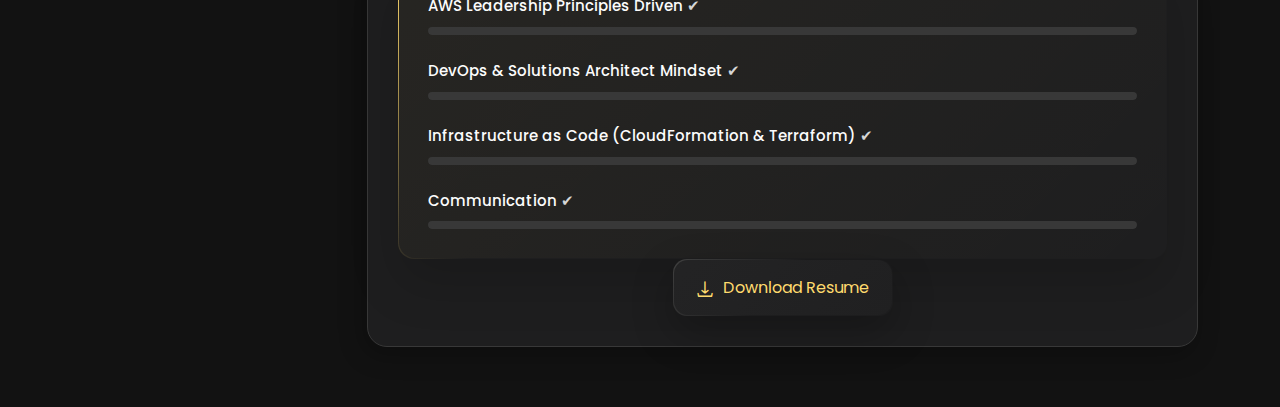
==== commit 75af2222: "Upating infrastructure" ====
--- a/website/index.html
+++ b/website/index.html
@@ -3,7 +3,7 @@
 
 <head>
     <meta charset="utf-8" />
-    <title>Ali's Cloud Resume:</title>
+    <title>Ali's Cloud Resume</title>
 
 	<!-- Meta Data -->
 	<meta http-equiv="X-UA-Compatible" content="IE=edge">
@@ -81,11 +81,12 @@
 
 						    <!-- Social -->
 						    <div class="social">
-							    <a class="social__link" href="#"><i class="feathericon-github"></i></a>
-							    <a class="social__link" href="#"><i class="feathericon-twitter"></i></a>
-						  	    <a class="social__link" href="#"><i class="feathericon-zap"></i></a>
+							    <a class="social__link" href="https://github.com/cloudali"><i class="feathericon-github"></i></a>
+							    <a class="social__link" href="#"><i class="#feathericon-twitter"></i></a>
+						  	    <a class="social__link" href="#"><i class="#feathericon-zap"></i></a>
 						    </div>
-							
+							<ul></ul>						
+
 							</div>
 						</div>	
 					</div>	
@@ -113,9 +114,11 @@
 									<br>
 									<p>The Cloud Resume Challenge is a hands-on project designed by Forrest Brazeal to help newbies bridge the gap from cloud certification to cloud job. It incorporates many of the skills that real cloud and DevOps engineers use in their daily work. You can read more about it <a href="https://cloudresumechallenge.dev/" target="_blank">here!</a>
 									</p>
+									<p> Check out the Cloud Resume Web App project on my resume tab!</a>
+									</p>
 					            </div>
 								<h1 class="title title--h1 title__separate">About Me</h1>
-								<p>Results-focused digital marketing leader with an extensive understanding of digital marketing & public relations looking to transition into the Cloud Computing industry as a DevOps Engineer / Cloud Engineer. I have experience in client–facing and managerial positions and have achieved 3 certifications. 
+								<p>Results-focused Professional with an extensive understanding of digital marketing, public relations, and data management looking to transition into the Cloud & Software industry as a DevOps Engineer / Infrastructure Consultant. I have experience in client–facing positions and have achieved 3 cloud certifications.  
 								</p>
 
 					            <!-- Certifications -->
@@ -165,48 +168,108 @@
 								
 						
 						        <!-- Tools -->
-						        <h2 class="title title--h2 mt-4">Tools & Programming Languages</h2>
+						        <h2 class="title title--h2 mt-4">Tools & Technologies</h2>
 						        <div class="swiper-container js-carousel-clients">
                                     <div class="swiper-wrapper">
+
 								        <!-- Tool item -->
                                         <figure class="swiper-slide">
-									        <a href="#"><img class="logo-client" src="assets/images/tools/awsicon.png" alt="Logo" /></a>
+									        <a href="#"><img class="logo-client" src="assets/images/tools/linuxicon.png" alt="Linux" /></a>
+								        </figure>
+									
+										<!-- Tool item -->
+                                        <figure class="swiper-slide">
+									        <a href="#"><img class="logo-client" src="assets/images/tools/awsicon.png" alt="AWS" /></a>
 								        </figure>
 									
 								        <!-- Tool item -->
                                         <figure class="swiper-slide">
-									        <a href="#"><img class="logo-client" src="assets/images/tools/githubicon.png" alt="Logo" /></a>
-								        </figure>
-
-								        <!-- Tool item -->
-                                        <figure class="swiper-slide">
-								            <a href="#"><img class="logo-client" src="assets/images/tools/terraformicon.png" alt="Logo" /></a>
-								        </figure>
-
-								        <!-- Tool item -->
-                                        <figure class="swiper-slide">
-								   	        <a href="#"><img class="logo-client" src="assets/images/tools/giticon.png" alt="Logo" /></a>
-								        </figure>
-									
-								        <!-- Tool item -->
-                                        <figure class="swiper-slide">
-									        <a href="#"><img class="logo-client" src="assets/images/tools/dockericon.png" alt="Logo" /></a>
-								        </figure>
-									
-								        <!-- Tool item -->
-                                        <figure class="swiper-slide">
-									        <a href="#"><img class="logo-client" src="assets/images/tools/pythonicon.png" alt="Logo" /></a>
-								        </figure>
+									        <a href="#"><img class="logo-client" src="assets/images/tools/githubicon.png" alt="Github" /></a>
+								        </figure>
+
+										<!-- Tool item -->
+                                        <figure class="swiper-slide">
+									        <a href="#"><img class="logo-client" src="assets/images/tools/jenkinsicon.png" alt="Jenkins" /></a>
+								        </figure>
+										
+										<!-- Tool item -->
+                                        <figure class="swiper-slide">
+									        <a href="#"><img class="logo-client" src="assets/images/tools/mavenicon.png" alt="Maven" /></a>
+								        </figure>
+
+										  <!-- Tool item -->
+										  <figure class="swiper-slide">
+									        <a href="#"><img class="logo-client" src="assets/images/tools/dockericon.png" alt="Docker" /></a>
+								        </figure>
+
 										 <!-- Tool item -->
 										 <figure class="swiper-slide">
-									        <a href="#"><img class="logo-client" src="assets/images/tools/html5icon.png" alt="Logo" /></a>
-								        </figure>
+								            <a href="#"><img class="logo-client" src="assets/images/tools/kubernetesicon.png" alt="Kubernetes" /></a>
+								        </figure>
+
+									
+
+								        <!-- Tool item -->
+                                        <figure class="swiper-slide">
+								            <a href="#"><img class="logo-client" src="assets/images/tools/terraformicon.png" alt="Terraform" /></a>
+								        </figure>
+
+										<!-- Tool item -->
+                                        <figure class="swiper-slide">
+								            <a href="#"><img class="logo-client" src="assets/images/tools/ansibleicon.png" alt="Ansible" /></a>
+								        </figure>
+
+										<!-- Tool item -->
+                                        <figure class="swiper-slide">
+								            <a href="#"><img class="logo-client" src="assets/images/tools/prometheusicon.png" alt="Prometheus" /></a>
+								        </figure>
+
+										<!-- Tool item -->
+                                        <figure class="swiper-slide">
+								            <a href="#"><img class="logo-client" src="assets/images/tools/grafanaicon.png" alt="Grafana" /></a>
+								        </figure>
+
+										<!-- Tool item -->
+                                        <figure class="swiper-slide">
+								            <a href="#"><img class="logo-client" src="assets/images/tools/helmicon.png" alt="Helm" /></a>
+								        </figure>
+
+								        <!-- Tool item -->
+                                        <figure class="swiper-slide">
+								   	        <a href="#"><img class="logo-client" src="assets/images/tools/giticon.png" alt="Git" /></a>
+								        </figure>
+									
+								      
+									
+								        <!-- Tool item -->
+                                        <figure class="swiper-slide">
+									        <a href="#"><img class="logo-client" src="assets/images/tools/pythonicon.png" alt="Python" /></a>
+								        </figure>
+										 <!-- Tool item -->
+										 <figure class="swiper-slide">
+									        <a href="#"><img class="logo-client" src="assets/images/tools/html5icon.png" alt="HTML5" /></a>
+								        </figure>
+
+										<!-- Tool item -->
+                                        <figure class="swiper-slide">
+								            <a href="#"><img class="logo-client" src="assets/images/tools/wordpressicon.png" alt="Wordpress" /></a>
+								        </figure>
+										
+										<!-- Tool item -->
+                                        <figure class="swiper-slide">
+								            <a href="#"><img class="logo-client" src="assets/images/tools/tomcatmicon.png" alt="Tomcat" /></a>
+								        </figure>
+
+									
 										
 							        </div>
    
 						        </div>
 								<div class="swiper-pagination"></div>
 								<!-- /swiper-container -->
+								<h2 class="title title--h2 mt-3">Programming & Scripting Languages</h2>
+								<button class="btn">Bash</button> 	<button class="btn">Python</button> 	<button class="btn">YAML</button> 	<button class="btn">HCL</button> 	<button class="btn">HTML</button> <button class="btn">CSS</button>  <button class="btn">JavaScript</button> 
+
 								<!-- Skills -->
 								<h2 class="title title--h2 mt-3">My Skills</h2>
 								<div class="box box-inner mb-0">
@@ -258,15 +321,28 @@
 								<div class="timeline">
 									<!-- Item -->
 									<article class="timeline__item">
-										<h5 class="title title--h4 timeline__title">Cloud Resume Challenge
+										<h5 class="title title--h4 timeline__title">Cloud Resume CI/CD Challenge
 										</h5>
 										<p> <li>Designed a decoupled resume web app (this site) that utilizes AWS serverless framework, AWS S3, and AWS Route53 to host a static site built with HTML, CSS, & Javascript.
 										</li> </p>
-										<p> <li>Built a CI/CD pipeline to automate the integration and deployment of front and back-end code with GitHub Actions and AWS SAM 
-										</li> </p>
-										<p> <li>Implemented a system to track site visits using AWS DynamoDB, Lambda, and API Gateway 
-										</li> </p>
-										<p> <li>Enforced security through HTTPS connection and ensured availability by accelerating content delivery using AWS CloudFront 
+										<p> <li>Built a CI/CD pipeline to automate the integration and deployment of front and back-end code with GitHub Actions and Terraform IAC (Infrastructure as Code) 
+										</li> </p>
+										<p> <li>Implemented a system to track site visits using Python Boto3 SDK, AWS DynamoDB, Lambda, and API Gateway
+
+										</li> </p>
+										<p> <li>Enforced AWS security best practices through HTTPS connection with CORS policies and ensured availability by accelerating content delivery using AWS CloudFront 
+										</li> </p>
+									</article>
+
+									<!-- Item -->
+									<article class="timeline__item">
+										<h5 class="title title--h4 timeline__title">Java Registration Application CI/CD
+										</h5>
+										<p> <li>Built a CI/CD pipeline using Github, Jenkins, Maven, Ansible, Docker, Apache Tomcat and Kubernetes on AWS
+										</li> </p>
+										<p> <li>Automated the configuration and deployment of Java Application by utilizing Jenkins to build the application on all Github repository changes and copy the artifacts using ansible  
+										</li> </p>
+										<p> <li>Created Ansible playbook to create a container image, push the image to dockerhub, and deploy the artifact on Kubernetes cluster 
 										</li> </p>
 									</article>
 												
@@ -276,31 +352,20 @@
 											</h5>
 											<p> <li>Deployed and hosted a highly-available Esports WordPress application with scalable and resilient architecture using AWS EC2, RDS, Route 53, ASG and VPC 
 											</li> </p>
-											<p> <li>Created a Launch template to provide automatic provisioning to accelerate build time  
+											<p> <li>Created a CloudFormation Launch template to provide automatic provisioning to accelerate build time  
 											</li> </p>
 											<p> <li>Ensured elasticity via Auto Scaling Group and Application Load Balancer based on user and request load 
 											</li> </p>
 										</article>
-									
-									<!-- Item -->
-									<article class="timeline__item">
-										<h5 class="title title--h4 timeline__title">AWS Serverless Reminder Application
-										</h5>
-										<p> <li>Implemented a serverless reminder application using AWS Step Functions, Lambda, API Gateway, S3, SNS, and SES 
-										</li> </p>
-										<p> <li>Integrated a static frontend site hosted on a S3 bucket that passes inputted data to a state machine 
-										</li> </p>
-										<p> <li>Configured frontend site and state machine to send either an email or SMS reminder with personalized end user message 
-										</li> </p>
-									</article>
+		
 
 								<!-- Item -->
 								<article class="timeline__item">
 									<h5 class="title title--h4 timeline__title">AWS & on-Premise (Simulated) Hybrid Directory
 									</h5>
-									<p> <li>Integrated multiple on-premise active directory domains using AWS VPC, IGW, Workspaces, and AWS FSx 
+									<p> <li>Integrated & Migrated multiple on-premise active directory domains using AWS VPC, IGW, Workspaces, and AWS FSx 
 									</li> </p>
-									<p> <li>Incorporated two-way forest trust and used AWS services with on-premise identities  
+									<p> <li>Incorporated two-way forest trust compliance and used AWS services with on-premise identities  
 								</article>
 
 								
@@ -309,13 +374,29 @@
 								<div class="timeline">
 									<!-- Item -->
 									<article class="timeline__item">
+										<h5 class="title title--h4 timeline__title">Data & Document Supervisor  - Contractor</h5>
+										<span class="timeline__period">Oct 2023 - Feb 2024</span>
+										<p> <li>Supervised، trained, and directed the work of 7 personnel to ensure operation success of the Bureau of Criminal Apprehension project </li> </p>
+										<p> <li>Oversaw all aspects of batching, preparing, scanning, indexing, importing, exporting,  quality control/validating, delivery and managing source documents  </li> </p>
+										</article>
+
+									<!-- Item -->
+									<article class="timeline__item">
+										<h5 class="title title--h4 timeline__title">Data & Document Specialist  - Contractor</h5>
+										<span class="timeline__period">Aug 2020 - May 2023</span>
+										<p> <li>Supervised، trained, and directed the work of 7 personnel to ensure operation success of the Bureau of Criminal Apprehension project </li> </p>
+										<p> <li>Oversaw all aspects of batching, preparing, scanning, indexing, importing, exporting,  quality control/validating, delivery and managing source documents  </li> </p>
+										</article>
+
+									<!-- Item -->
+									<article class="timeline__item">
 										<h5 class="title title--h4 timeline__title">Loan Specialist @ Small Business Association</h5>
 										<span class="timeline__period">Nov 2020 — May 2022</span>
-										<p> <li>Executed the loan origination process, including ordering credit reports, appraisals, preliminary title reports, criminal history, and tax filings </li> </p>
-										<p> <li>Investigated and interpreted personal and business data provided by businesses and nonprofits to resolve discrepancies to meet loan requirements </li> </p>
-										<p> <li>Assisted small business owners and nonprofits obtain 85 million dollars  in unsecured loans and secured loans as well as 30 million dollars in disaster grants </li> </p>
-
-										</article>
+										<p> <li>Executed the loan origination process, including ordering credit reports, appraisals, preliminary title reports, criminal history, and tax filings per SBA regulations
+										</li> </p>
+										<p> <li>Investigated, interpreted, and analyzed personal and business data such as legal documents, tax returns, credit report, criminal history and other technical documents provided by individuals, businesses and nonprofits to resolve discrepancies to meet loan requirements </li> </p>
+										<p> <li>Assisted small business owners and nonprofits obtain 85 million dollars  in unsecured loans & secured loans as well as 30 million dollars in disaster grants  </li> </p>
+									</article>
 												
 									<!-- Item -->
 									<article class="timeline__item">
@@ -331,9 +412,10 @@
 										<h5 class="title title--h4 timeline__title">Marketing Strategist Intern @ Jessen Media</h5>
 										<span class="timeline__period">Jan 2018 — May 2018</span>
 										<p> <li>Implemented a detailed content strategy for three Jessen Media brands that involved creation + curation of content related to all  brands  </li> </p>
-										<p> <li>Developed an email marketing strategy to grow the audience base of three Jessen Media brands to drive ecommerce sales using Hootsuite  </li> </p>
+										<p> <li>Developed an email marketing strategy to grow the audience base of three Jessen Media brands to solve the problem of low user engagement and drive ecommerce sales using Hootsuite
+										</li> </p>
 										<p> <li>Integrated an consumer-oriented sales strategy to incentivize customers on offers that were promoted by the Jessen Media brands </li> </p>
-										<p> <li>Introduced a conversion strategy to boost sales through display and social media ads
+										<p> <li>Introduced a conversion strategy to boost sales through display and social media ads </li> </p>
 
 										</article>
 												
@@ -341,11 +423,16 @@
 									<article class="timeline__item">
 										<h5 class="title title--h4 timeline__title">Technical Support Specialist @ University of Minnesota Information Technology</h5>
 										<span class="timeline__period">Nov 2015— Dec 2018</span>
-										<p> <li>Acted as a point of support contact for managing telecommunications and coordinated the resolution of University wide system outages  </li> </p>
-										<p> <li>Diagnosed and resolved a range of hardware, software, networking and connectivity issues while delivering technical training on hardware/software to end-users  </li> </p>
+										<p> <li>Diagnosed and resolved a range of hardware, software, networking and connectivity issues while delivering technical training on hardware/software to end-users										</li> </p>
 										<p> <li>Utilized Active Directory, System Center Configuration Manager, Microsoft Powershell, Bomgar, Service Now, and Jamf application to perform various day-to-day duties  </li> </p>
 										<p> <li>Ensured proper maintenance and configuration of workstations, printers, and all computer peripherals across 4 core locations with over 100 devices  </li> </p>
 										<p> <li>Created help desk knowledge base documentation with step by step instructions on how to resolve some of the most common computer, networking, and software issues for University of Minnesota systems  </li> </p>
+										<p> <li>Worked with Service owners and T2 & T3 engineers on various projects  </li> 
+										<ul> <li> Drupal Migration - OHR & OVPR  </li> 
+											<ul><li> Aided in migrating content & enabling better customer experience for users by improving site map on OHR & OVPR sites											</li>  </ul>
+											<ul><li> Audited inbound links for duplicate entries, analyzed website feedback to implement new pages and article hyperlinking via drupal portal on both OHR & OVPR sites </li>  </ul> </ul> 
+										<ul> <li> Eduroam CAT -  Aided local eduroam coordinators tailor configuration tools for the Twin Cities environment </li></ul></p>
+
 
 
 
@@ -355,7 +442,8 @@
 								
 								
 							</div>
-							
+							<center> <a class="btn" href="/assets/download/AliYusuf-CloudResume.docx" download="AliYusuf-Resume.docx"> <i class="font-icon icon-download"></i> Download Resume</a> </center>
+
 							<!-- Blog -->
 							<div id="blog" class="tab-pane fade _tabcontent" role="tabpanel" aria-labelledby="blog-tab"><!-- id="blog-tab" -->
                                 <div class="pb-0 pb-sm-2">
@@ -371,8 +459,8 @@
 											<img class="cover lazyload" src="assets/images/blog/cloudresumecover.png" alt="" />
 										</div>
 										<div class="news-item__caption">
-											<div class="news-item__date"><span>Cloud</span>Dec 3, 2022</div>
-											<h2 class="title title--h2"><a href="#">My Cloud Resume Challenge Journey</a></h2>
+											<div class="news-item__date"><span>Cloud</span> Dec 3, 2023</div>
+											<h2 class="title title--h2"><a href="#">My Cloud Resume Challenge Journey (COMING SOON - WIP) </a></h2>
 											<p>See how I've built a highly-available web app in AWS with CI/CD worklow to showcase my resume</p>
 										</div>
 									</article>
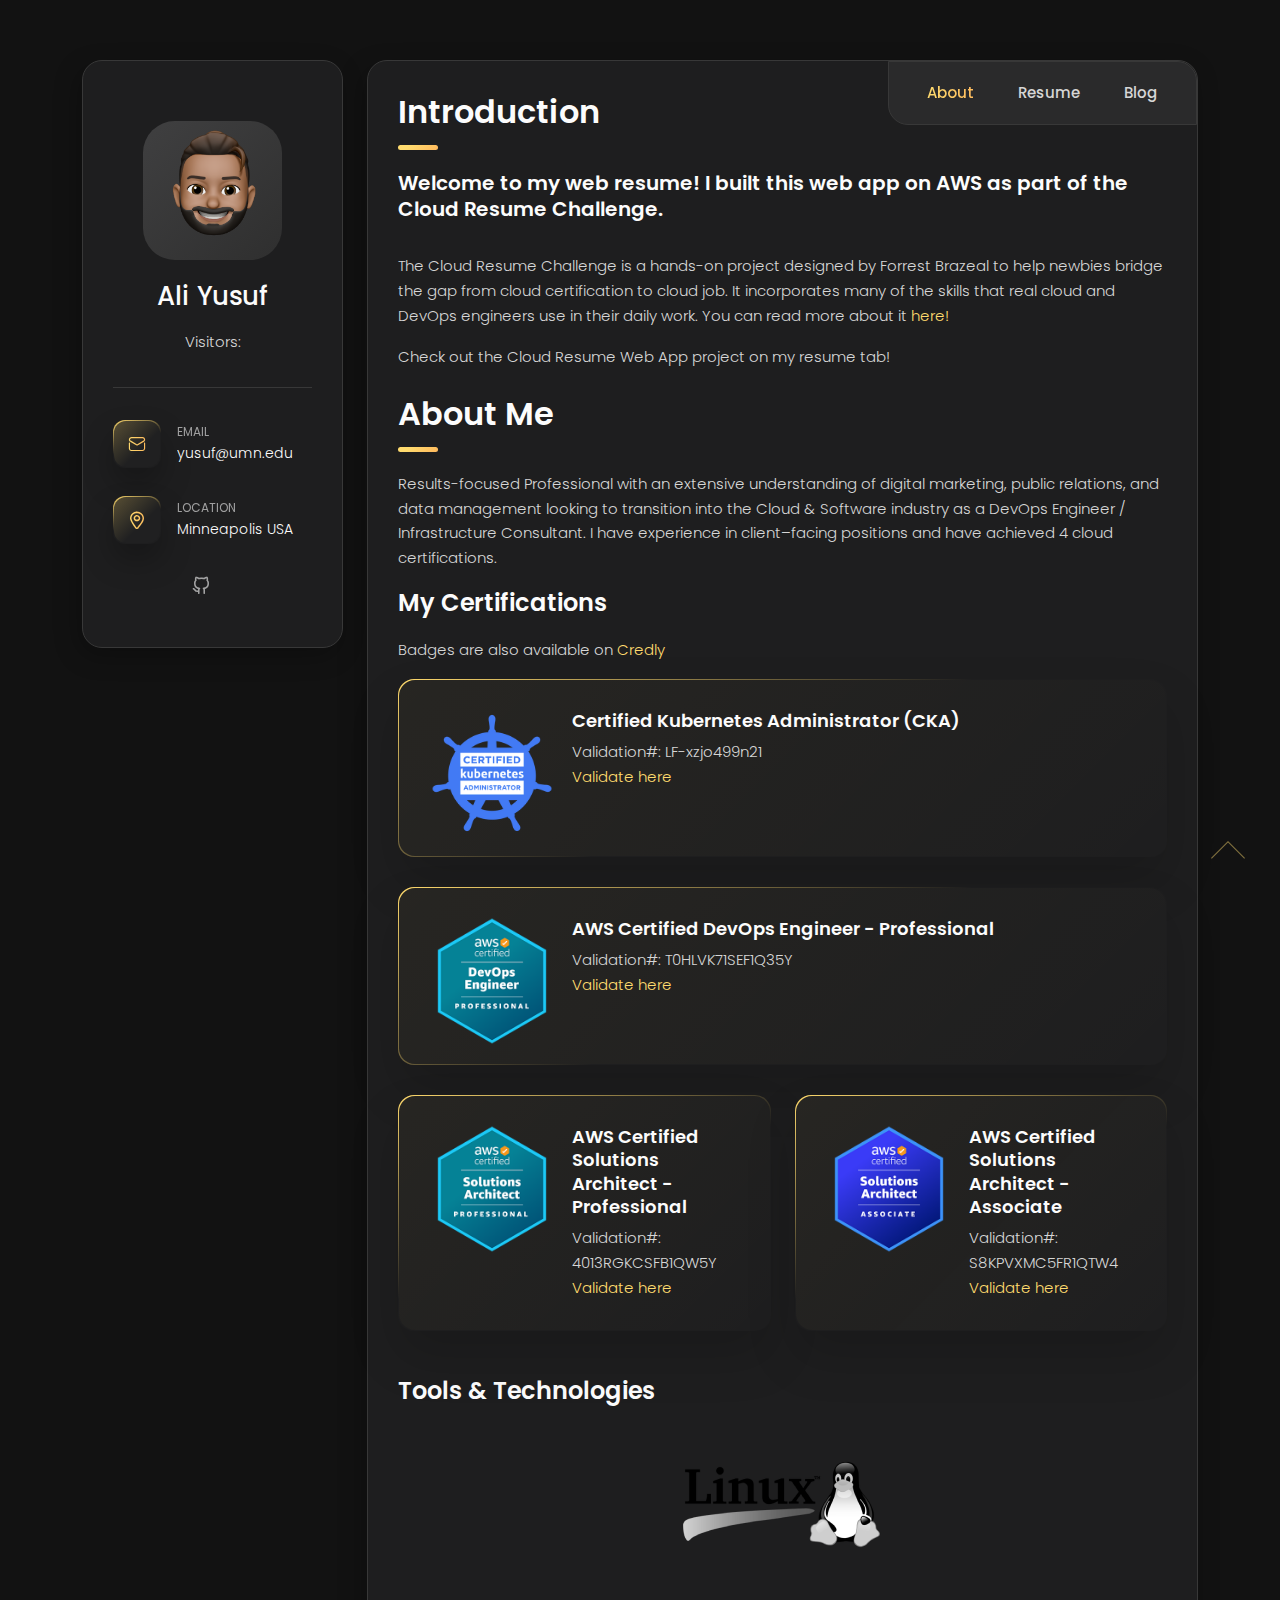
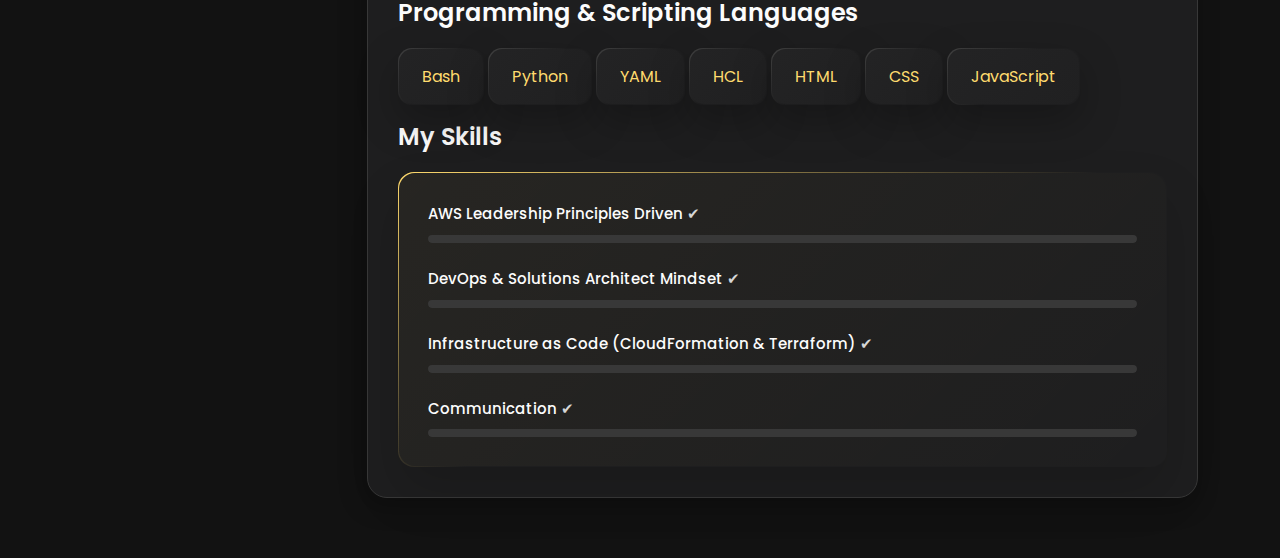
==== commit a47a43a2: "Added CKA certification + modified resume download code" ====
--- a/website/index.html
+++ b/website/index.html
@@ -118,37 +118,52 @@
 									</p>
 					            </div>
 								<h1 class="title title--h1 title__separate">About Me</h1>
-								<p>Results-focused Professional with an extensive understanding of digital marketing, public relations, and data management looking to transition into the Cloud & Software industry as a DevOps Engineer / Infrastructure Consultant. I have experience in client–facing positions and have achieved 3 cloud certifications.  
+								<p>Results-focused Professional with an extensive understanding of digital marketing, public relations, and data management looking to transition into the Cloud & Software industry as a DevOps Engineer / Infrastructure Consultant. I have experience in client–facing positions and have achieved 4 cloud certifications.  
 								</p>
 
 					            <!-- Certifications -->
 					        	<h2 class="title title--h2 mt-3">My Certifications</h2>
 								<p> Badges are also available on <a href="https://www.credly.com/users/aliy/badges">Credly</a></p>
-							        <!-- Certification Item-->
+							       <!-- Certification Item-->
+								   <div class="col-12 col-lg">
+									<div class="case-item box box-inner">
+										<img class="case-item__icon" src="assets/icons/CKA-CERTIFIED-KUBERNETES.png" alt="" />
+										<div>
+											<h3 class="title title--h3">Certified Kubernetes Administrator (CKA)</h3>
+											<p class="case-item__caption">Validation#: LF-xzjo499n21
+												<br><a href="https://training.linuxfoundation.org/certification/verify/"> Validate here</a>
+											</p>
+										</div>	
+									</div>
+								</div>
+									<!-- Certification Item-->
 							        <div class="col-12 col-lg">
 							            <div class="case-item box box-inner">
-									        <img class="case-item__icon" src="assets/icons/AWS-Certified-SAP.svg" alt="" />
-									        <div>
-									            <h3 class="title title--h3">AWS Certified Solutions Architect - Professional</h3>
-										        <p class="case-item__caption">Validation#: 4013RGKCSFB1QW5Y
+											<img class="case-item__icon" src="assets/icons/AWS-Certified-DOP.svg" alt="" />
+											<div>
+												<h3 class="title title--h3">AWS Certified DevOps Engineer - Professional</h3>
+												<p class="case-item__caption">Validation#: T0HLVK71SEF1Q35Y
 													<br><a href="https://aws.amazon.com/verification"> Validate here</a>
 												</p>
-									        </div>	
-								        </div>
-							        </div>
+											</div>
+										</div>
+									</div>
 									<!-- Certification Item -->
 									<div class="row"> 
 								  <div class="col-12 col-lg-6">
 									<div class="case-item box box-inner">
-										<img class="case-item__icon" src="assets/icons/AWS-Certified-DOP.svg" alt="" />
-										<div>
-											<h3 class="title title--h3">AWS Certified DevOps Engineer - Professional</h3>
-											<p class="case-item__caption">Validation#: T0HLVK71SEF1Q35Y
-												<br><a href="https://aws.amazon.com/verification"> Validate here</a>
-											</p>
-										</div>
-									</div>
-								</div>
+		
+
+								<img class="case-item__icon" src="assets/icons/AWS-Certified-SAP.svg" alt="" />
+								<div>
+									<h3 class="title title--h3">AWS Certified Solutions Architect - Professional</h3>
+									<p class="case-item__caption">Validation#: 4013RGKCSFB1QW5Y
+										<br><a href="https://aws.amazon.com/verification"> Validate here</a>
+									</p>
+								</div>	
+							</div>
+						</div>
+								
 							
 								<!-- Certification Item -->
 								<div class="col-12 col-lg-6">
@@ -239,26 +254,27 @@
 								   	        <a href="#"><img class="logo-client" src="assets/images/tools/giticon.png" alt="Git" /></a>
 								        </figure>
 									
-								      
-									
-								        <!-- Tool item -->
-                                        <figure class="swiper-slide">
+
+
+										<!-- Tool item -->
+                                        <figure class="swiper-slide">
+								            <a href="#"><img class="logo-client" src="assets/images/tools/wordpressicon.png" alt="Wordpress" /></a>
+								        </figure>
+										
+										<!-- Tool item -->
+                                        <figure class="swiper-slide">
+								            <a href="#"><img class="logo-client" src="assets/images/tools/tomcatmicon.png" alt="Tomcat" /></a>
+								        </figure>
+										
+										 <!-- Tool item -->
+										 <figure class="swiper-slide">
 									        <a href="#"><img class="logo-client" src="assets/images/tools/pythonicon.png" alt="Python" /></a>
 								        </figure>
 										 <!-- Tool item -->
 										 <figure class="swiper-slide">
 									        <a href="#"><img class="logo-client" src="assets/images/tools/html5icon.png" alt="HTML5" /></a>
 								        </figure>
-
-										<!-- Tool item -->
-                                        <figure class="swiper-slide">
-								            <a href="#"><img class="logo-client" src="assets/images/tools/wordpressicon.png" alt="Wordpress" /></a>
-								        </figure>
-										
-										<!-- Tool item -->
-                                        <figure class="swiper-slide">
-								            <a href="#"><img class="logo-client" src="assets/images/tools/tomcatmicon.png" alt="Tomcat" /></a>
-								        </figure>
+									
 
 									
 										
@@ -352,7 +368,7 @@
 											</h5>
 											<p> <li>Deployed and hosted a highly-available Esports WordPress application with scalable and resilient architecture using AWS EC2, RDS, Route 53, ASG and VPC 
 											</li> </p>
-											<p> <li>Created a CloudFormation Launch template to provide automatic provisioning to accelerate build time  
+											<p> <li>Created a CloudFormation Launch template to provide automatic provisioning to accelerate build time to 2 minutes 
 											</li> </p>
 											<p> <li>Ensured elasticity via Auto Scaling Group and Application Load Balancer based on user and request load 
 											</li> </p>
@@ -363,7 +379,7 @@
 								<article class="timeline__item">
 									<h5 class="title title--h4 timeline__title">AWS & on-Premise (Simulated) Hybrid Directory
 									</h5>
-									<p> <li>Integrated & Migrated multiple on-premise active directory domains using AWS VPC, IGW, Workspaces, and AWS FSx 
+									<p> <li>Integrated & Migrated multiple on-premise active directory domains using AWS VPC, AWS Internet Gateway (IGW), AWS Workspaces, and AWS FSx 
 									</li> </p>
 									<p> <li>Incorporated two-way forest trust compliance and used AWS services with on-premise identities  
 								</article>
@@ -375,7 +391,7 @@
 									<!-- Item -->
 									<article class="timeline__item">
 										<h5 class="title title--h4 timeline__title">Data & Document Supervisor  - Contractor</h5>
-										<span class="timeline__period">Oct 2023 - Feb 2024</span>
+										<span class="timeline__period">Oct 2023 - Mar 2024</span>
 										<p> <li>Supervised، trained, and directed the work of 7 personnel to ensure operation success of the Bureau of Criminal Apprehension project </li> </p>
 										<p> <li>Oversaw all aspects of batching, preparing, scanning, indexing, importing, exporting,  quality control/validating, delivery and managing source documents  </li> </p>
 										</article>
@@ -424,25 +440,24 @@
 										<h5 class="title title--h4 timeline__title">Technical Support Specialist @ University of Minnesota Information Technology</h5>
 										<span class="timeline__period">Nov 2015— Dec 2018</span>
 										<p> <li>Diagnosed and resolved a range of hardware, software, networking and connectivity issues while delivering technical training on hardware/software to end-users										</li> </p>
-										<p> <li>Utilized Active Directory, System Center Configuration Manager, Microsoft Powershell, Bomgar, Service Now, and Jamf application to perform various day-to-day duties  </li> </p>
+										<p> <li>Utilized Active Directory, System Center Configuration Manager, Microsoft Powershell, Bomgar, Service Now, and Jamf application to perform various day-to-day duties										</li> </p>
 										<p> <li>Ensured proper maintenance and configuration of workstations, printers, and all computer peripherals across 4 core locations with over 100 devices  </li> </p>
 										<p> <li>Created help desk knowledge base documentation with step by step instructions on how to resolve some of the most common computer, networking, and software issues for University of Minnesota systems  </li> </p>
-										<p> <li>Worked with Service owners and T2 & T3 engineers on various projects  </li> 
-										<ul> <li> Drupal Migration - OHR & OVPR  </li> 
-											<ul><li> Aided in migrating content & enabling better customer experience for users by improving site map on OHR & OVPR sites											</li>  </ul>
-											<ul><li> Audited inbound links for duplicate entries, analyzed website feedback to implement new pages and article hyperlinking via drupal portal on both OHR & OVPR sites </li>  </ul> </ul> 
-										<ul> <li> Eduroam CAT -  Aided local eduroam coordinators tailor configuration tools for the Twin Cities environment </li></ul></p>
+										<p> <li>Aided in migrating content & enabling better customer experience for users by improving site map on OHR & OVPR sites on Drupal  </li> </p>
+										<p> <li>Assisted local eduroam coordinators tailor configuration tools for the Twin Cities environment										</li> </p>
+
 
 
 
 
 
 										</article>
+										<center> <a class="btn" href="/assets/download/AliYusuf-CloudResume.docx" download="AliYusuf-Resume.docx"> <i class="font-icon icon-download"></i> Download Resume</a> </center>
+
 								</div>
 								
-								
+
 							</div>
-							<center> <a class="btn" href="/assets/download/AliYusuf-CloudResume.docx" download="AliYusuf-Resume.docx"> <i class="font-icon icon-download"></i> Download Resume</a> </center>
 
 							<!-- Blog -->
 							<div id="blog" class="tab-pane fade _tabcontent" role="tabpanel" aria-labelledby="blog-tab"><!-- id="blog-tab" -->
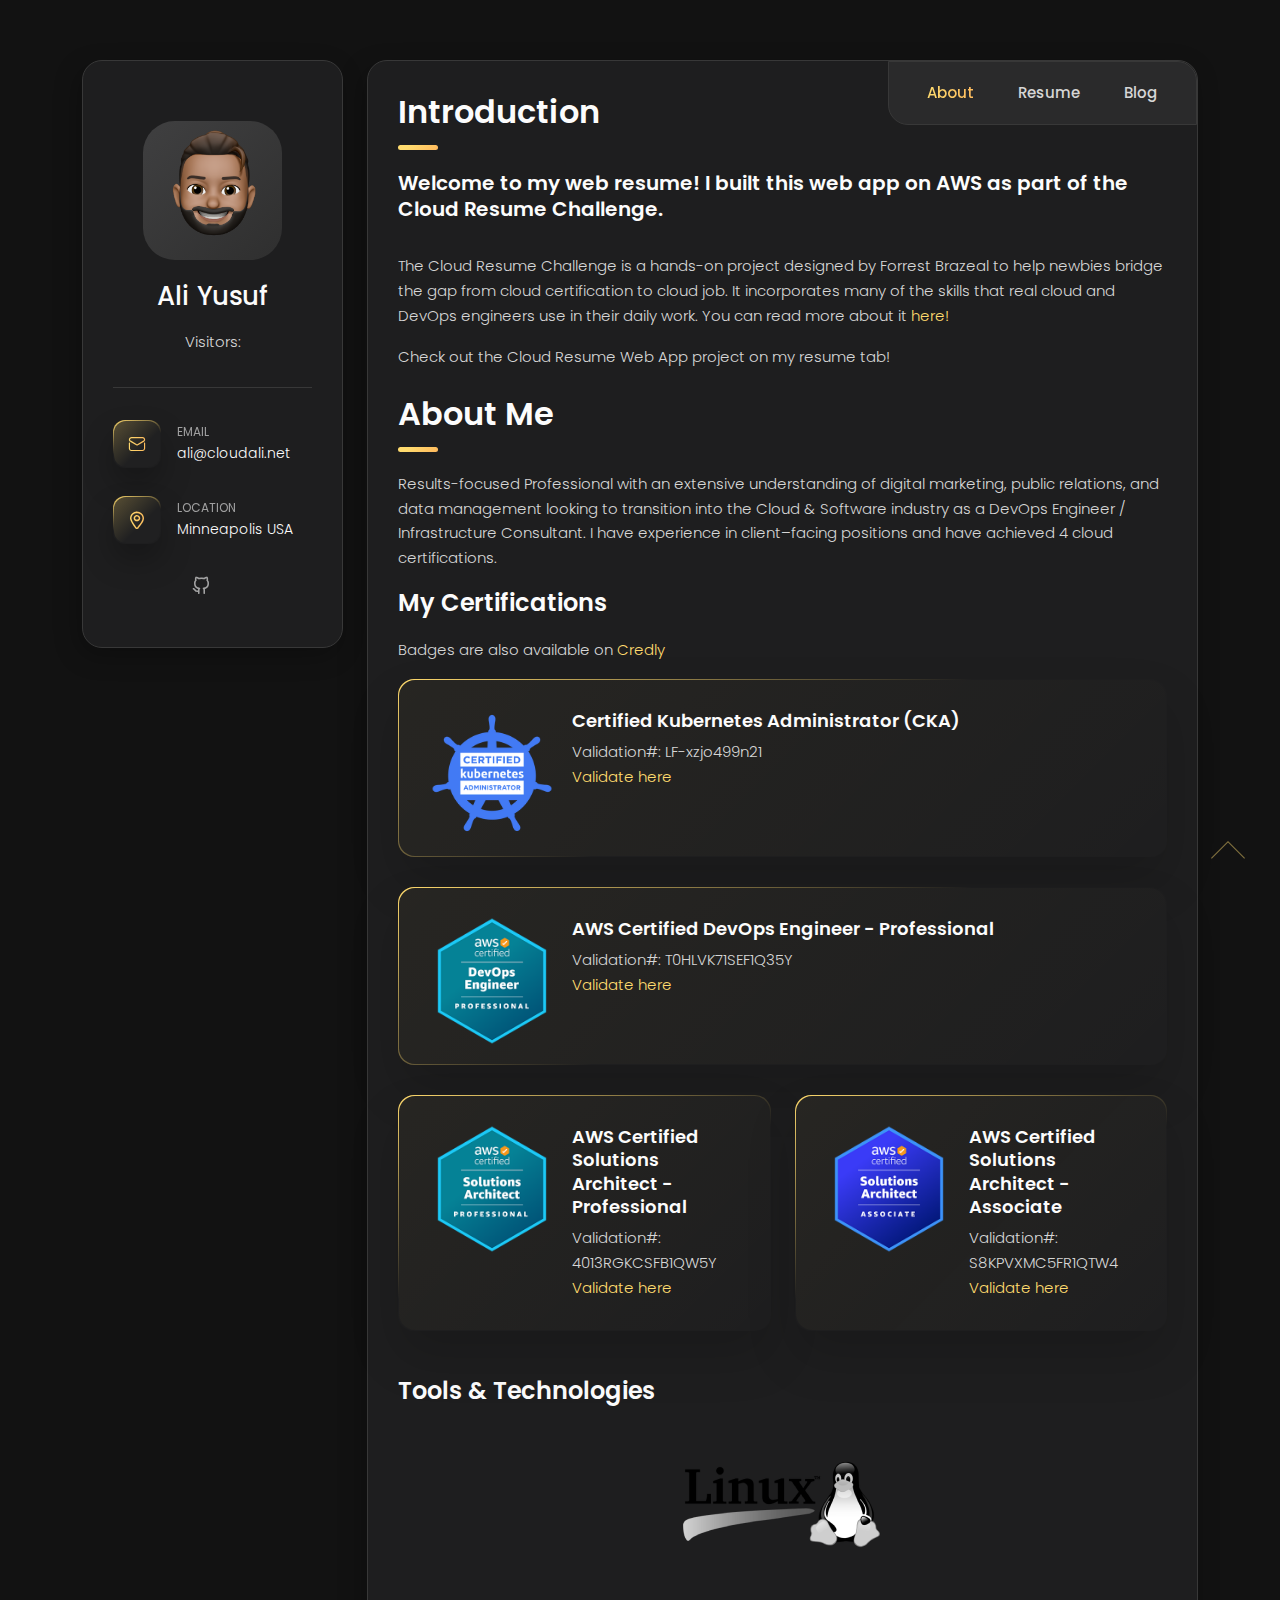
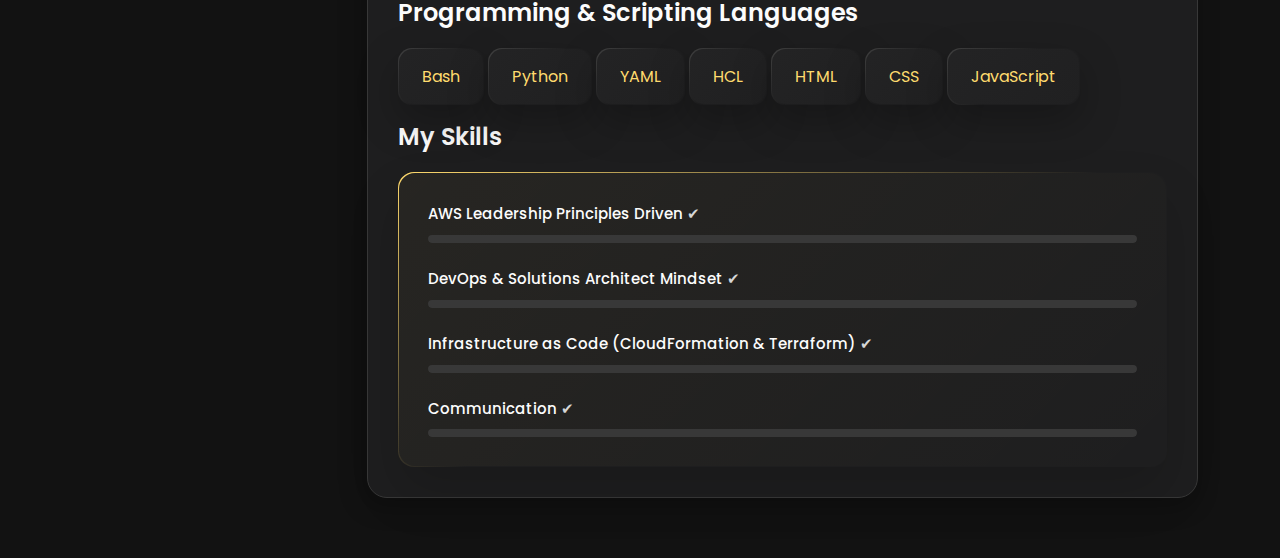
==== commit 7ed44e1b: "updating email" ====
--- a/website/index.html
+++ b/website/index.html
@@ -64,7 +64,7 @@
 							        <span class="box icon-box"><i class="font-icon icon-envelope"></i></span>
 								    <div class="contacts-block__info">
 									    <span class="overhead">Email</span>
-									    <a class="text-overflow" href="mailto:yusuf@umn.edu" title="yusuf@umn.edu">yusuf@umn.edu</a>
+									    <a class="text-overflow" href="mailto:ali@cloudali.net" title="ali@cloudali.net">ali@cloudali.net</a>
 								    </div>
 							    </li>
 							    
